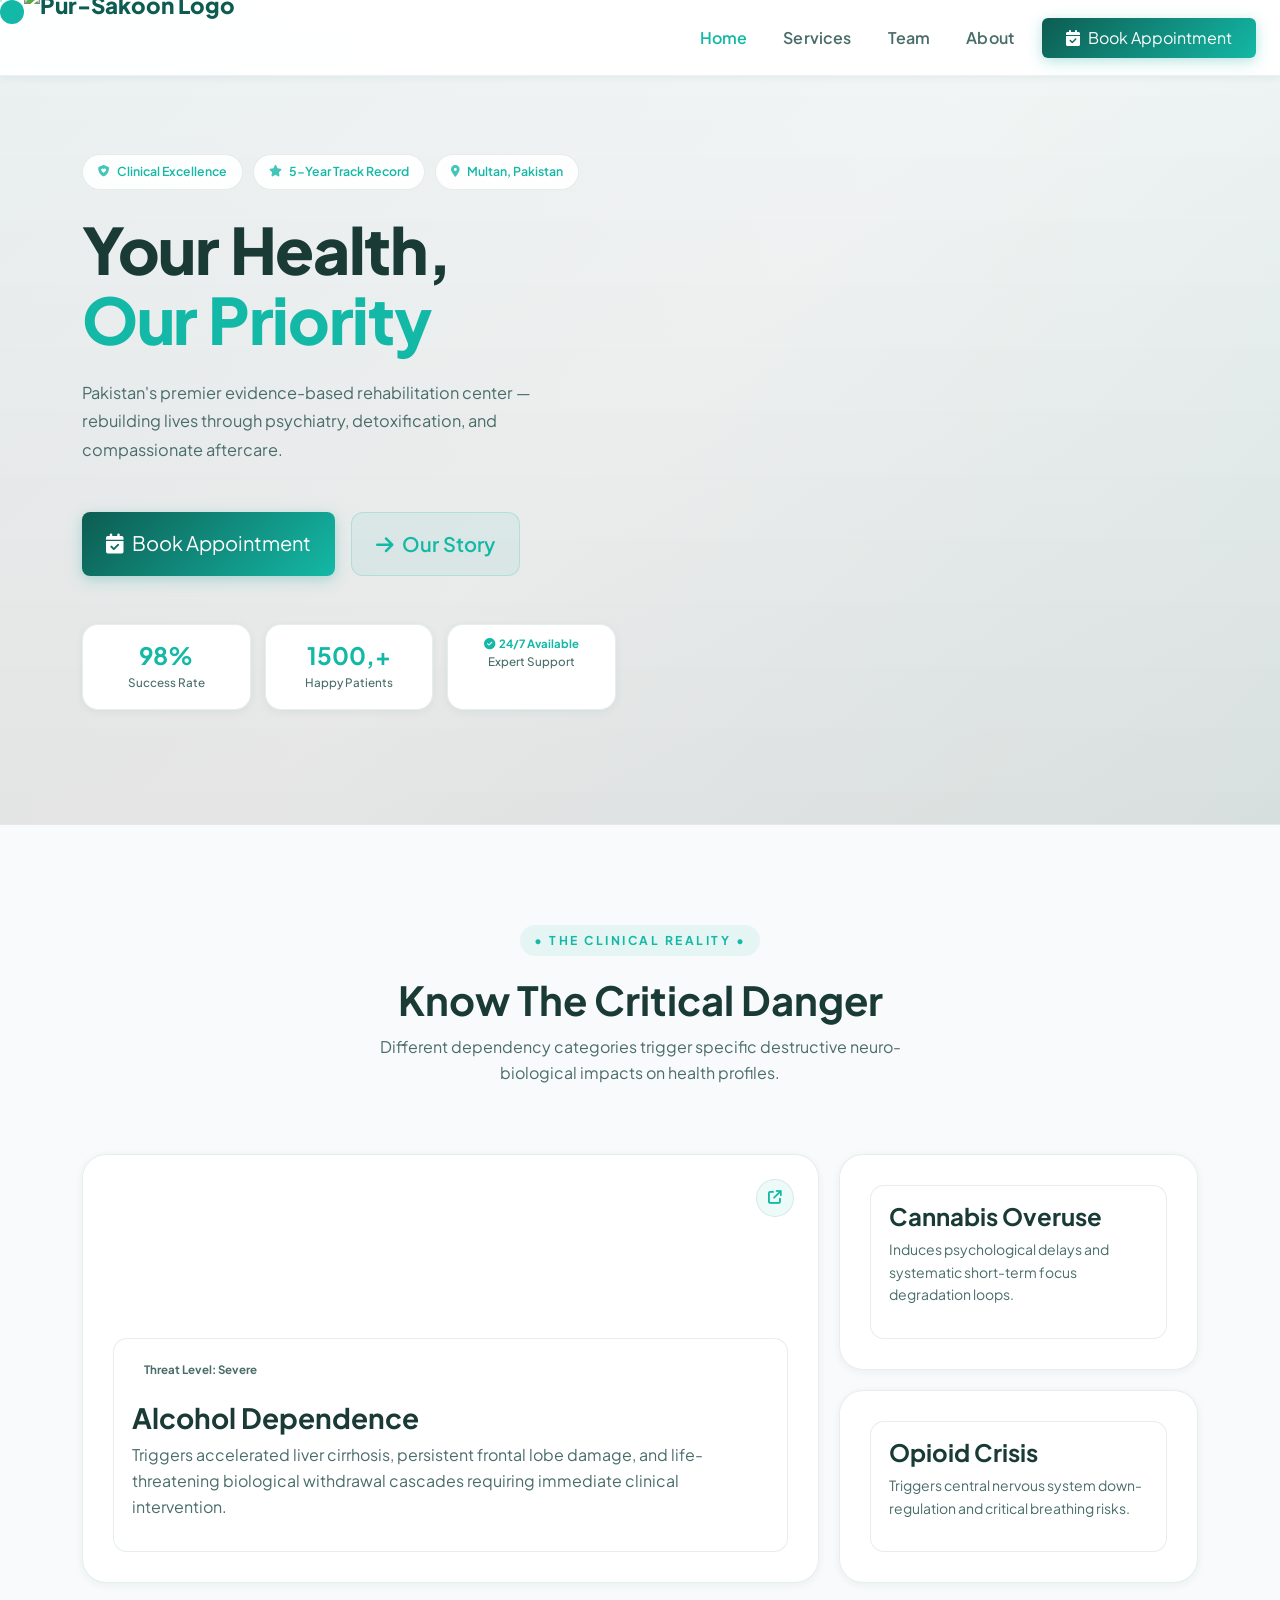
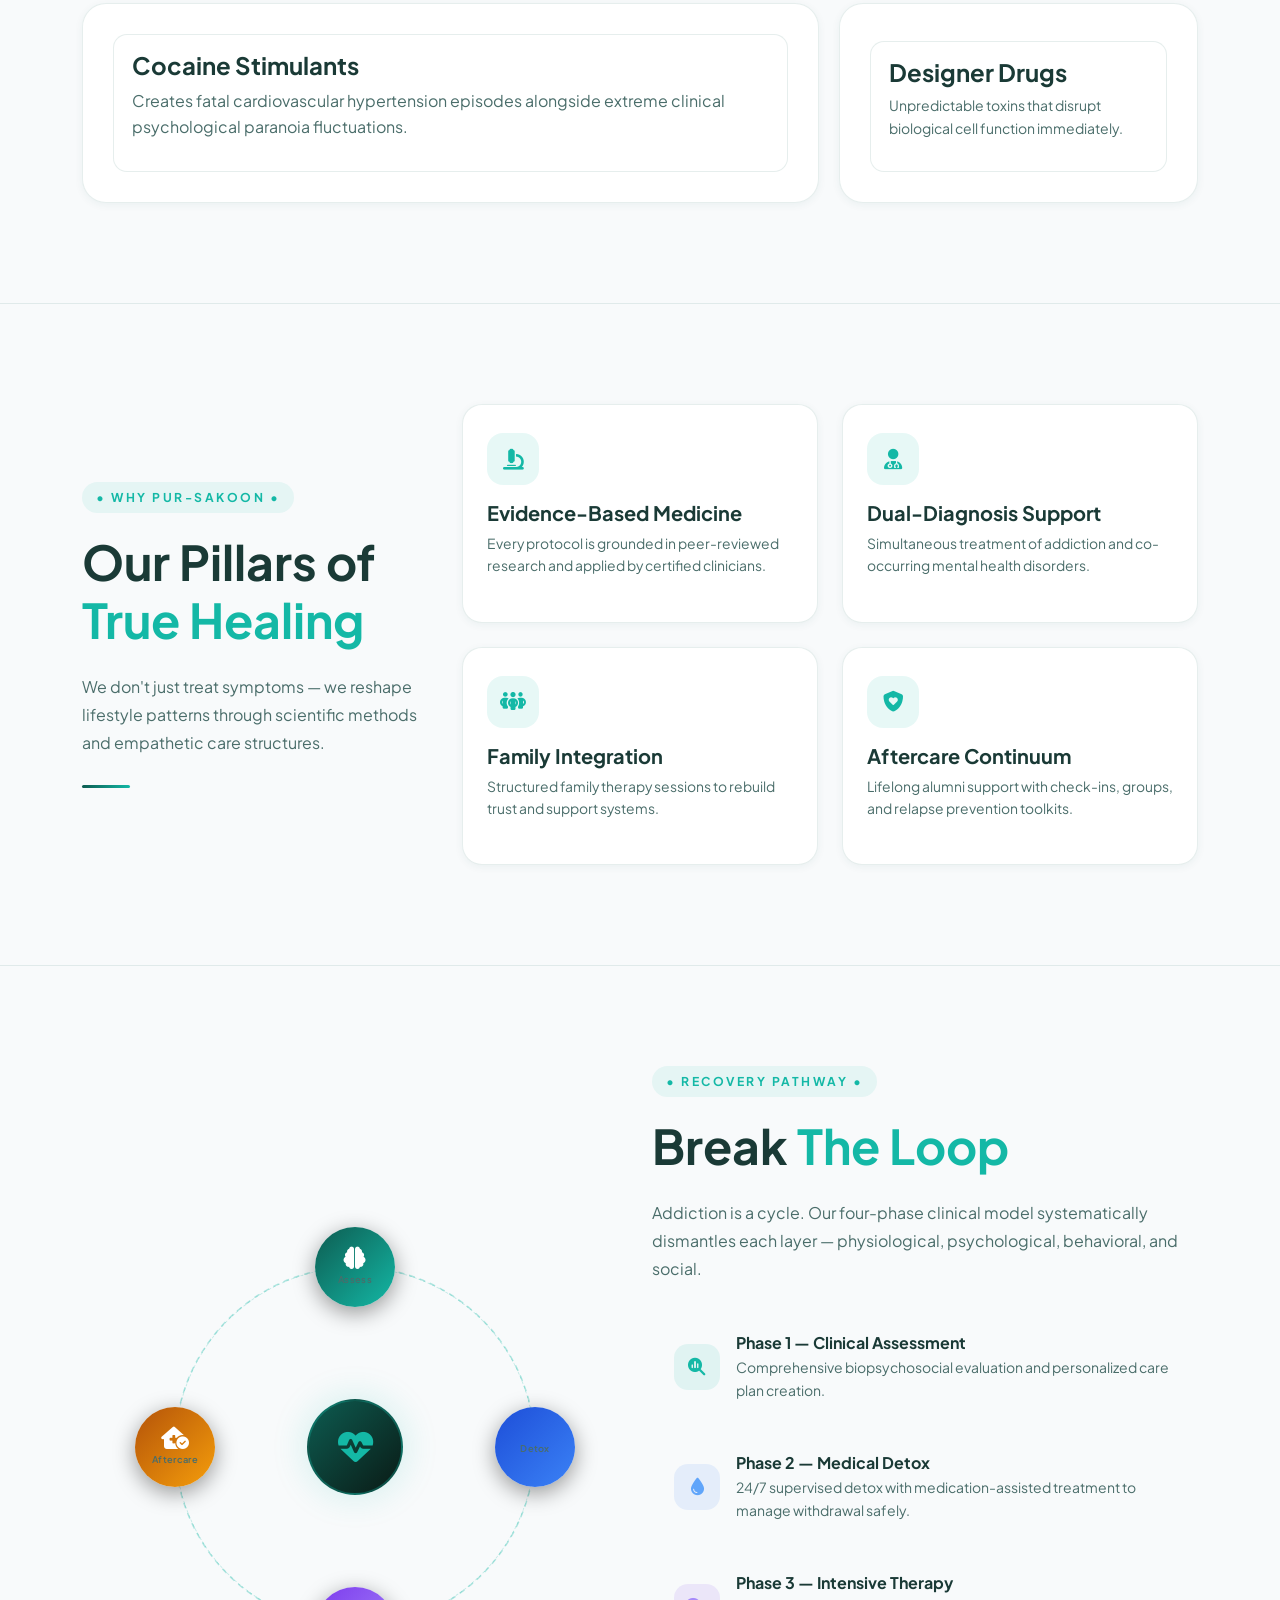
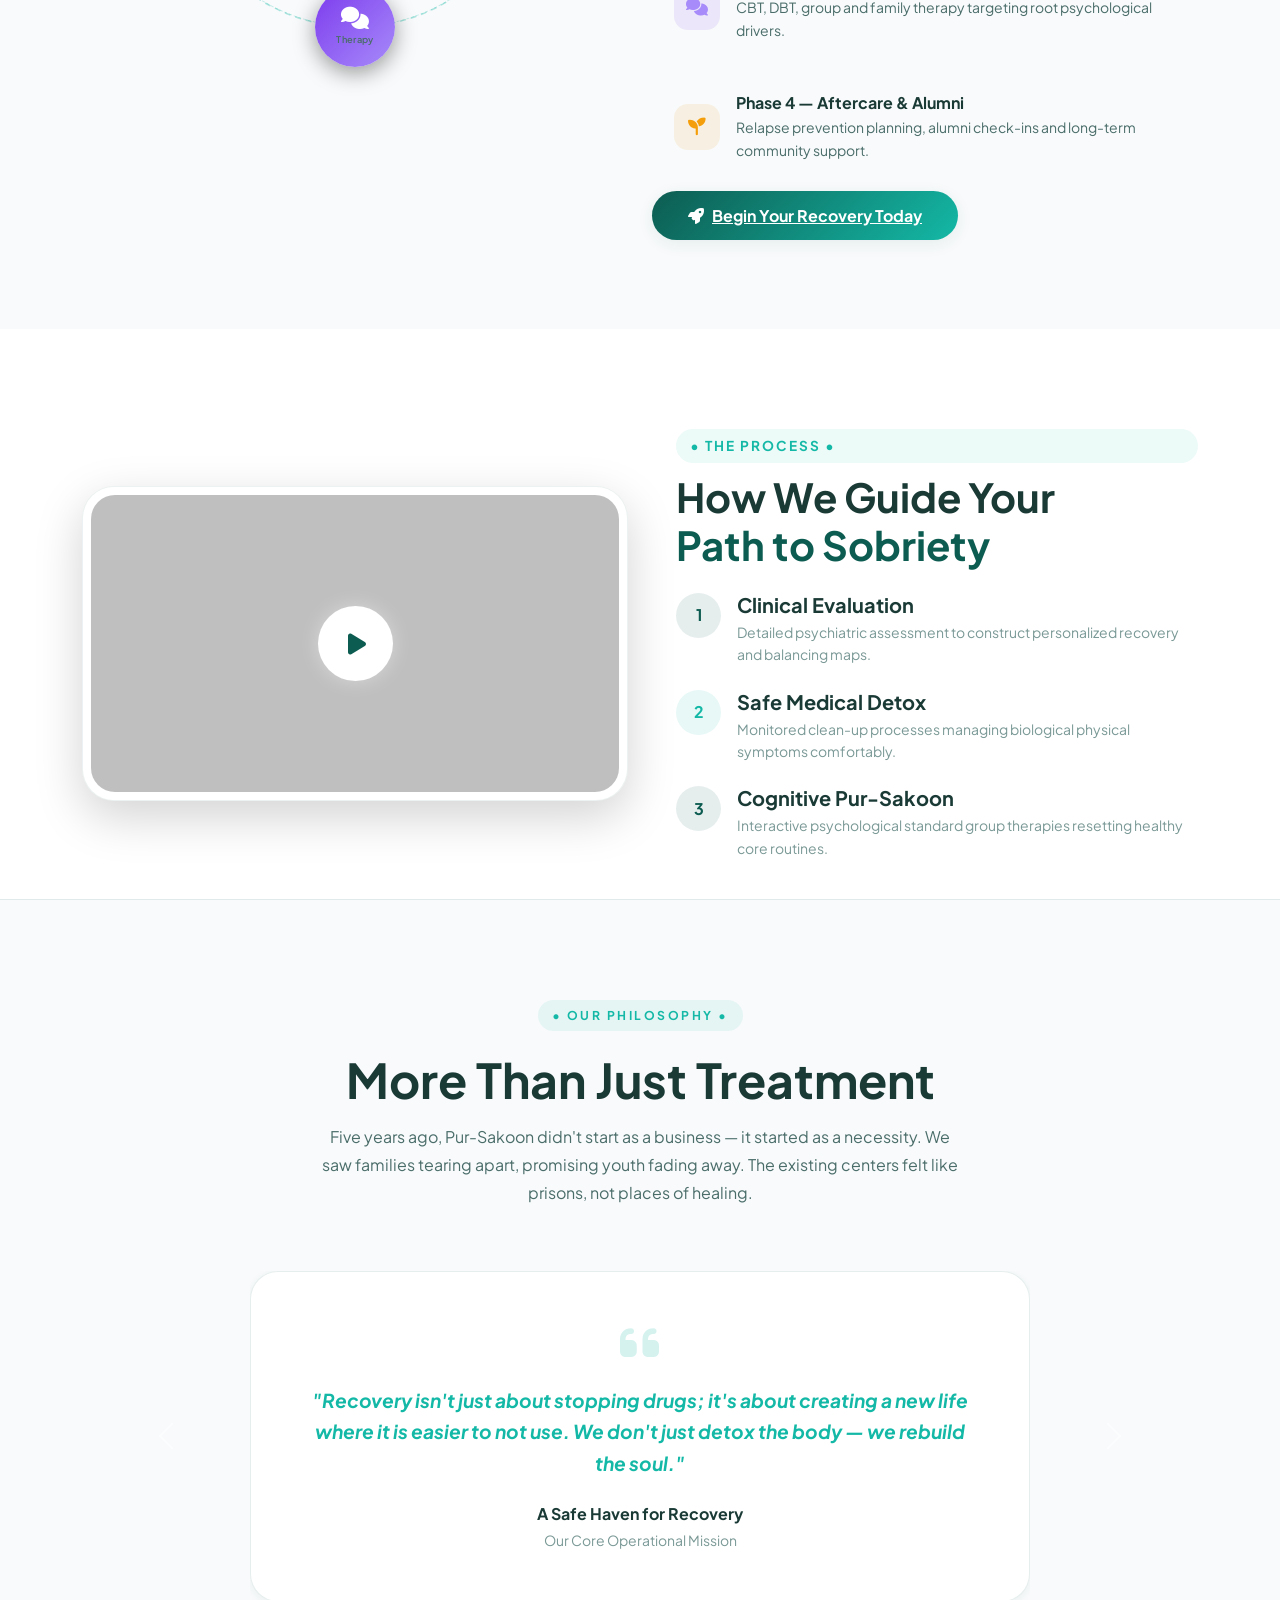
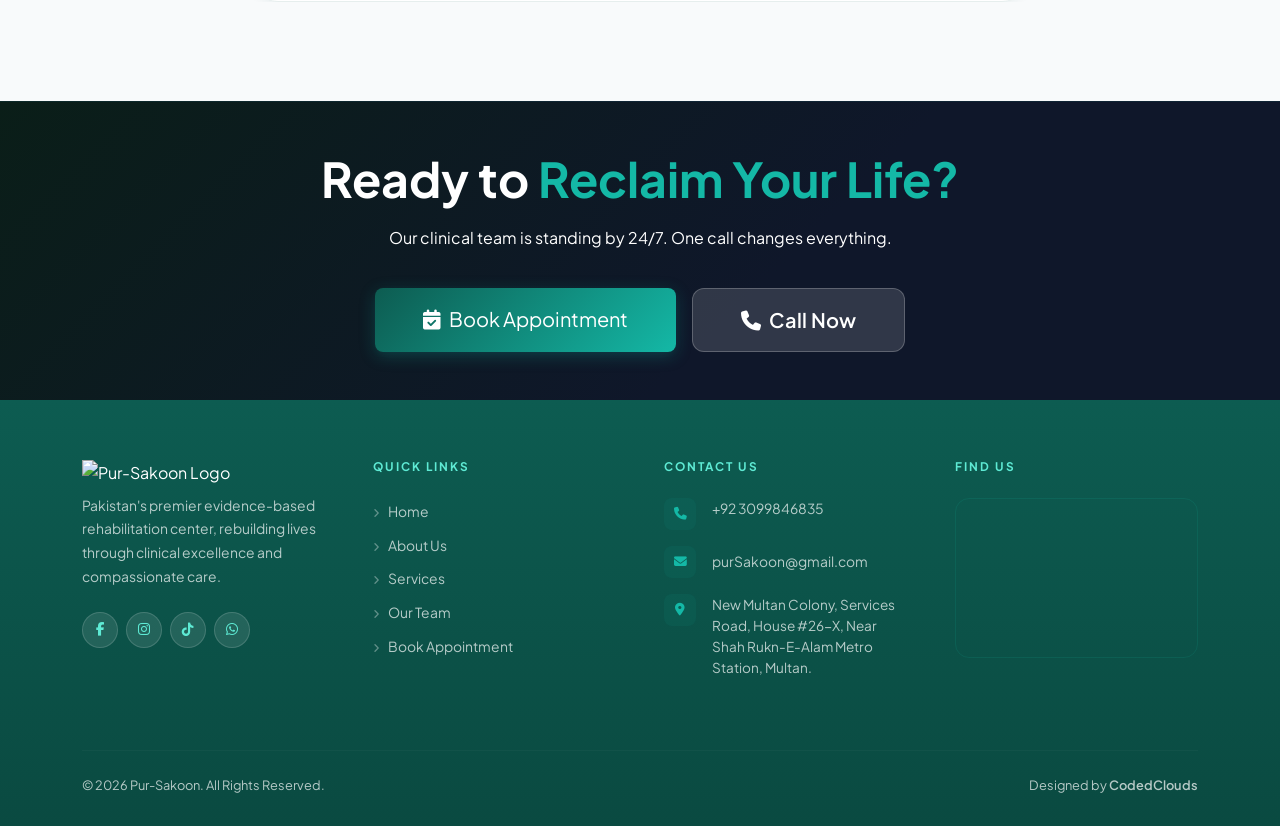
==== index.html @ 34637807 "Add files via upload" ====
<!DOCTYPE html>
<html lang="en">
<head>
  <meta charset="UTF-8">
  <meta name="viewport" content="width=device-width, initial-scale=1.0">
  <title>Pur-Sakoon — Premier Rehabilitation Center</title>
  <link rel="icon" type="image/png" href="./images/logo (2).png">

  <!-- Fonts -->
  <link rel="preconnect" href="https://fonts.googleapis.com">
  <link href="https://fonts.googleapis.com/css2?family=Plus+Jakarta+Sans:wght@300;400;500;600;700;800&display=swap" rel="stylesheet">

  <!-- Libraries -->
  <link href="https://cdn.jsdelivr.net/npm/bootstrap@5.3.0/dist/css/bootstrap.min.css" rel="stylesheet">
  <link rel="stylesheet" href="https://cdnjs.cloudflare.com/ajax/libs/font-awesome/6.4.0/css/all.min.css">
  <link rel="stylesheet" href="https://cdnjs.cloudflare.com/ajax/libs/animate.css/4.1.1/animate.min.css">

  <!-- Core animation engine -->
  <link rel="stylesheet" href="animations.css">

  <!-- Clean Professional Light theme -->
  <link rel="stylesheet" href="theme.css">

  <style>
    :root {
      --primary-color:   #0d5c51;
      --secondary-color: #14b8a6;
    }

    /* Hero */
    .hero-section {
      padding: 110px 0 70px;
      min-height: calc(100vh - 76px);
      display: flex;
      align-items: center;
      position: relative;
      overflow: hidden;
    }
    .hero-video-wrapper {
      position: absolute;
      inset: 0;
      z-index: 1;
      overflow: hidden;
      width: 100%;
      height: 100%;
      /* Ensure video container maintains aspect ratio */
      display: flex;
      align-items: center;
      justify-content: center;
    }
.bg-video-layer {
  position: absolute;
  inset: 0;
  width: 100%;
  height: 100%;
  object-fit: cover;
  opacity: 0.75; /* Video ko zyada clear/light karne ke liye opacity barha di */
  filter: brightness(0.85) saturate(1.05); /* Brightness 0.65 se 0.85 kar di taake dark na lage */
  pointer-events: none;
}

/* Responsive video scaling for all screen sizes */
.bg-video-layer { 
  object-position: center center; 
  transform: scale(1); /* Removed 1.05 scale to prevent overflow */
  min-width: 100%;
  min-height: 100%;
}

.hero-video-fallback {
  position: absolute;
  inset: 0;
  /* Gradients ki opacity (last value) ko kam kar diya taake layer light ho jaye */
  background: linear-gradient(180deg, rgba(13,92,81,0.05), rgba(0,0,0,0.1)); 
  pointer-events: none;
}

.hero-section::before {
  content: '';
  position: absolute;
  top: -10%; right: -5%;
  width: 600px; height: 600px;
  border-radius: 50%;
  /* Radial gradient ki opacity 0.08 se 0.04 kar di */
  background: radial-gradient(circle, rgba(20,184,166,0.04) 0%, transparent 65%);
  pointer-events: none;
}

.hero-section::after {
  content: '';
  position: absolute;
  bottom: 0; left: -8%;
  width: 440px; height: 440px;
  border-radius: 50%;
  /* Radial gradient ki opacity 0.06 se 0.03 kar di */
  background: radial-gradient(circle, rgba(13,92,81,0.03) 0%, transparent 65%);
  pointer-events: none;
}    .hero-title {
      font-size: clamp(2.2rem, 5vw, 4.2rem);
      font-weight: 800;
      line-height: 1.1;
      letter-spacing: -0.02em;
    }
    .hero-title .accent { color: var(--secondary-color); }

    .hero-badges { display: flex; flex-wrap: wrap; gap: 10px; }
    .hero-badge {
      display: inline-flex; align-items: center; gap: 7px;
      padding: 7px 15px;
      border-radius: 999px;
      font-size: 0.77rem; font-weight: 600;
      transition: all 0.3s ease;
    }
    .hero-badge i { font-size: 0.72rem; opacity: 0.8; }

    /* Stat mini-cards */
    .stat-grid { display: grid; grid-template-columns: repeat(3, 1fr); gap: 14px; }
    .stat-card {
      border-radius: 16px;
      padding: 16px 14px;
      text-align: center;
      transition: border-color 0.3s ease, box-shadow 0.3s ease;
    }
    .stat-card h3 { font-size: 1.5rem; font-weight: 800; margin-bottom: 2px; }
    .stat-card p  { font-size: 0.73rem; margin: 0; font-weight: 500; }
    .stat-card.available { padding: 10px 14px; }
    .stat-card.available span {
      display: block; font-size: 0.71rem; font-weight: 700;
      color: var(--secondary-color);
    }

    /* Hero feature-box grid */
    .grid-display { display: grid; grid-template-columns: repeat(2,1fr); gap: 16px; }
    .feature-box {
      border-radius: 20px;
      padding: 22px 20px;
      position: relative;
      overflow: hidden;
    }
    .icon-circle {
      width: 46px; height: 46px; border-radius: 14px;
      display: flex; align-items: center; justify-content: center;
      font-size: 1.15rem; margin-bottom: 12px;
      transition: all 0.4s var(--spring);
    }
    .feature-box:hover .icon-circle { transform: scale(1.15) rotate(-8deg); }
    .feature-box h6 { font-size: 0.88rem; font-weight: 700; margin-bottom: 5px; }
    .feature-box p  { font-size: 0.77rem; margin: 0; line-height: 1.5; }

    /* Section shared */
    .section-tag {
      display: inline-block;
      font-size: 0.76rem; font-weight: 700;
      letter-spacing: 2.5px; text-transform: uppercase;
      margin-bottom: 12px;
    }

    /* Bento / Danger section */
    .danger-section { padding: 100px 0; border-top: 1px solid rgba(99,120,160,0.10); }
    .bento-container {
      display: grid;
      grid-template-columns: repeat(3,1fr);
      gap: 20px;
      margin-top: 52px;
      align-items: stretch;
    }
    .bento-card {
    border-radius: 24px;
    height: 100%;   /* Sab cards ki same height */
    overflow: hidden;
    display: flex;
    flex-direction: column;
    justify-content: flex-end;
    padding: 30px;
    cursor: default;
    transition: transform 0.5s var(--spring),
                border-color 0.35s ease,
                box-shadow 0.5s ease;
}
    .span-2 { grid-column: span 2; }
    .row-2  { grid-row: span 2; }
    .bento-img-bg {
      position: absolute; inset: 0;
      background-size: cover; background-position: center;
      opacity: 0.20; mix-blend-mode: luminosity;
      transition: opacity 0.6s ease, transform 0.6s ease;
      z-index: 1;
    }
    .bento-card:hover .bento-img-bg { opacity: 0.32; transform: scale(1.05); }
    .bento-content {
      position: relative; z-index: 2;
      border-radius: 14px;
      padding: 16px 18px;
    }
    .bento-arrow-icon {
      position: absolute; top: 24px; right: 24px;
      width: 38px; height: 38px; border-radius: 50%;
      display: flex; align-items: center; justify-content: center;
      font-size: 0.85rem; z-index: 3;
      transition: all 0.4s var(--spring);
    }
    .bento-card:hover .bento-arrow-icon { transform: rotate(45deg) scale(1.1); }
    .badge-danger-soft {
      display: inline-block;
      padding: 5px 12px; border-radius: 999px;
      font-size: 0.72rem; font-weight: 700;
    }

    /* Pillars */
    .pillars-section { padding: 100px 0; }
    .pillar-card { border-radius: 20px; padding: 28px 24px; }
    .pillar-icon {
      width: 52px; height: 52px; border-radius: 16px;
      display: flex; align-items: center; justify-content: center;
      font-size: 1.3rem; margin-bottom: 16px;
      transition: all 0.4s var(--spring);
    }
    .pillar-card:hover .pillar-icon { transform: scale(1.15) rotate(-8deg); }

    /* Recovery Loop Section */
    .addiction-loop-section { padding: 100px 0; position: relative; overflow: hidden; }
    .orbit-wrapper { position: relative; width: 480px; height: 480px; margin: 0 auto; }
    .orbit-ring {
      position: absolute; top: 50%; left: 50%;
      transform: translate(-50%,-50%);
      width: 360px; height: 360px; border-radius: 50%;
      border: 1.5px dashed rgba(20,184,166,0.22);
      pointer-events: none; z-index: 1;
    }
    .orbit-track {
      position: absolute; top: 50%; left: 50%;
      width: 360px; height: 360px;
      margin-left: -180px; margin-top: -180px;
      border-radius: 50%; z-index: 4;
    }
    .orbit-node {
      position: absolute;
      width: 80px; height: 80px; border-radius: 50%;
      display: flex; flex-direction: column; align-items: center; justify-content: center;
      font-size: 1.4rem; color: #fff; font-weight: 700;
      cursor: pointer; text-decoration: none;
      box-shadow: 0 6px 22px rgba(0,0,0,0.40);
      transition: box-shadow 0.3s ease;
    }
    .orbit-node:hover { box-shadow: 0 10px 34px rgba(20,184,166,0.55); }
    .node-label { font-size: 0.58rem; letter-spacing: 0.3px; margin-top: 3px; font-weight: 600; }
    .node-1 { top: -40px; left: 140px; background: linear-gradient(135deg,#0d5c51,#14b8a6); }
    .node-2 { top: 140px; left: 320px; background: linear-gradient(135deg,#1d4ed8,#3b82f6); }
    .node-3 { top: 320px; left: 140px; background: linear-gradient(135deg,#7c3aed,#a78bfa); }
    .node-4 { top: 140px; left: -40px; background: linear-gradient(135deg,#b45309,#f59e0b); }
    .orbit-center {
      position: absolute; top: 50%; left: 50%;
      transform: translate(-50%,-50%);
      width: 96px; height: 96px; border-radius: 50%;
      background: linear-gradient(135deg,#0d5c51,#0a1a15);
      border: 2px solid rgba(20,184,166,0.32);
      display: flex; align-items: center; justify-content: center;
      font-size: 2.2rem; color: var(--secondary-color);
      box-shadow: 0 0 36px rgba(20,184,166,0.18);
      z-index: 5;
    }
    .orbit-arrows {
      position: absolute; top: 50%; left: 50%;
      width: 360px; height: 360px;
      margin-left: -180px; margin-top: -180px;
      z-index: 2; pointer-events: none;
    }
    .arrow-path {
      fill: none; stroke: rgba(20,184,166,0.32);
      stroke-width: 1.5; stroke-dasharray: 6 5;
    }

    .loop-step-card {
      border-radius: 16px; padding: 18px 22px;
      display: flex; align-items: center; gap: 16px;
      transition: all 0.35s var(--spring);
    }
    .loop-step-icon {
      width: 46px; height: 46px; border-radius: 14px;
      display: flex; align-items: center; justify-content: center;
      font-size: 1.1rem; flex-shrink: 0;
    }
    .loop-break-btn {
      border: none; border-radius: 50px;
      padding: 14px 36px; font-weight: 700; font-size: 1rem;
      color: #fff; cursor: pointer;
    }

    /* Testimonials */
    .testimonials-section { padding: 100px 0; }
    .testimonial-wrapper { border-radius: 28px; }
    .carousel-indicators { display: none; }

    /* Modalities */
    .modalities-section { padding: 100px 0; }
    .modality-box {
      border-radius: 20px; padding: 28px 24px;
    }
    .modality-icon-circle {
      width: 54px; height: 54px; border-radius: 18px;
      display: flex; align-items: center; justify-content: center;
      font-size: 1.35rem; margin-bottom: 16px;
      transition: all 0.4s var(--spring);
    }
    .modality-box:hover .modality-icon-circle { transform: rotate(12deg) scale(1.15); }

    /* CTA Strip */
    .cta-strip {
      padding: 80px 0;
      background: linear-gradient(135deg, #0a1e18 0%, #0f172a 60%) !important;
      border-top: 1px solid rgba(20,184,166,0.08);
    }

    /* Footer */
    footer { padding: 80px 0 40px; }

    /* Scroll Reveal */
    [data-animate] { opacity: 0; visibility: hidden; will-change: transform, opacity; }

    /* Page Load */
    body { animation: ps-page-enter 0.55s var(--ease-out, ease) both; }

    /* Extra large screens optimization */
    @media (min-width: 1600px) {
      .bg-video-layer {
        transform: scale(1.02); /* Slight scale for ultra-wide screens only */
      }
    }
    
    /* Responsive */
    @media (max-width: 1199px) {
      .orbit-wrapper { width: 420px; height: 420px; }
      .orbit-ring    { width: 310px; height: 310px; }
      .orbit-track   { width: 310px; height: 310px; margin-left: -155px; margin-top: -155px; }
      .node-1 { top: -40px; left: 115px; }
      .node-2 { top: 115px; left: 270px; }
      .node-3 { top: 270px; left: 115px; }
      .node-4 { top: 115px; left: -40px; }
      .orbit-arrows { width: 310px; height: 310px; margin-left: -155px; margin-top: -155px; }
    }
    @media (max-width: 991px) {
      .hero-section { padding-top: 100px; min-height: 60vh; }
      .grid-display { grid-template-columns: 1fr; }
      .bento-container { grid-template-columns: 1fr; }
      .span-2, .row-2 { grid-column: span 1; grid-row: span 1; }
      .orbit-wrapper { width: 320px; height: 320px; }
      .orbit-ring    { width: 240px; height: 240px; }
      .orbit-track   { width: 240px; height: 240px; margin-left: -120px; margin-top: -120px; }
      .node-1 { top: -38px; left: 80px; }
      .node-2 { top: 80px; left: 200px; }
      .node-3 { top: 200px; left: 80px; }
      .node-4 { top: 80px; left: -38px; }
      .orbit-center { width: 78px; height: 78px; font-size: 1.75rem; }
      .orbit-arrows { width: 240px; height: 240px; margin-left: -120px; margin-top: -120px; }
      .orbit-node { width: 72px; height: 72px; font-size: 1.25rem; }
      .stat-grid { grid-template-columns: repeat(2,1fr); }
      /* Make video properly responsive on tablet */
      .bg-video-layer { transform: scale(1); object-position: center 35%; max-width: 100%; max-height: 100%; }
      .danger-section,.pillars-section,.addiction-loop-section,
      .testimonials-section,.modalities-section { padding: 70px 0; }
    }
    @media (max-width: 767px) {
      .hero-section { padding-top: 90px; min-height: 50vh; }
      .hero-title { font-size: 2rem; }
      .orbit-wrapper { width: 270px; height: 270px; }
      .orbit-ring    { width: 200px; height: 200px; }
      .orbit-track   { width: 200px; height: 200px; margin-left: -100px; margin-top: -100px; }
      .node-1 { top: -36px; left: 60px; }
      .node-2 { top: 60px; left: 164px; }
      .node-3 { top: 164px; left: 60px; }
      .node-4 { top: 60px; left: -36px; }
      .orbit-center { width: 66px; height: 66px; font-size: 1.5rem; }
      .orbit-arrows { width: 200px; height: 200px; margin-left: -100px; margin-top: -100px; }
      .orbit-node { width: 62px; height: 62px; font-size: 1.05rem; }
      /* Mobile: ensure video framing shows important content and not over-zoomed */
      .bg-video-layer { transform: scale(1); object-position: center 25%; max-width: 100%; max-height: 100%; }
    }
    @media (max-width: 575px) {
      .stat-grid { grid-template-columns: repeat(2,1fr); }
      .hero-badges .hero-badge { font-size: 0.72rem; padding: 6px 12px; }
      .bento-card { padding: 22px; }
      .danger-section,.pillars-section,.addiction-loop-section,
      .testimonials-section,.modalities-section { padding: 56px 0; }
    }@media (max-width: 768px){
  .bg-video-layer{
    width: auto;
    height: 100%;
    min-width: 100%;
  }
}
  </style>
</head>
<body>

<!-- NAVBAR -->
<nav class="navbar navbar-expand-lg fixed-top py-0 animate__animated animate__slideInDown" style="height:76px;">
  <div class="container-fluid px-3 px-lg-4 d-flex align-items-center justify-content-between" style="height:100%;">
    <a class="navbar-brand p-0 m-0 d-flex align-items-center" href="index.html" style="height:100%;">
      <img src="./images/logo (2).png" alt="Pur-Sakoon Logo" style="height:100px;width:auto;object-fit:contain;">
    </a>

    <button class="navbar-toggler border-0" type="button" data-bs-toggle="collapse" data-bs-target="#navbarNav" aria-label="Toggle navigation">
      <span class="navbar-toggler-icon"></span>
    </button>

    <div class="collapse navbar-collapse justify-content-end custom-nav-menu p-3 p-lg-0" id="navbarNav">
      <ul class="navbar-nav align-items-center gap-1 py-2">
        <li class="nav-item"><a class="nav-link fw-semibold px-3 active" href="index.html">Home</a></li>
        <li class="nav-item"><a class="nav-link fw-semibold px-3" href="services.html">Services</a></li>
        <li class="nav-item"><a class="nav-link fw-semibold px-3" href="team.html">Team</a></li>
        <li class="nav-item"><a class="nav-link fw-semibold px-3" href="about.html">About</a></li>
        <li class="nav-item ms-lg-2">
          <a class="btn btn-custom px-4 py-2 btn-animate-pulse-primary" href="book.html">
            <i class="fa-solid fa-calendar-check me-2"></i>Book Appointment
          </a>
        </li>
      </ul>
    </div>
  </div>
</nav>

<!-- HERO -->
<section class="hero-section">
  <!-- Video BG with fallback -->
  <div class="hero-video-wrapper">
    <!-- Critical: All inline attributes required for mobile playback -->
    <video autoplay loop muted playsinline webkit-playsinline preload="auto" class="bg-video-layer" aria-hidden="true">
      <source src="https://res.cloudinary.com/k1o9wbqo/video/upload/v1783240431/video_ukrjcp.mp4">
    </video>
    <!-- Fallback background for low-power mode devices -->
    <div class="hero-video-fallback"></div>
  </div>

  <div class="container position-relative" style="z-index:2;">
    <div class="row align-items-center g-5">

      <!-- Left column: Content -->
      <div class="col-lg-6 animate__animated animate__fadeInUp">
        <div class="hero-badges mb-4">
          <span class="hero-badge"><i class="fa-solid fa-shield-heart"></i>Clinical Excellence</span>
          <span class="hero-badge"><i class="fa-solid fa-star"></i>5-Year Track Record</span>
          <span class="hero-badge"><i class="fa-solid fa-location-dot"></i>Multan, Pakistan</span>
        </div>

        <h1 class="hero-title mb-4 text-center text-lg-start">
          Your Health,<br>
          <span class="accent">Our Priority</span>
        </h1>

        <p class="mb-5 text-center text-lg-start" style="font-size:1.02rem;line-height:1.75;max-width:500px;">
          Pakistan's premier evidence-based rehabilitation center — rebuilding lives through psychiatry, detoxification, and compassionate aftercare.
        </p>

        <div class="d-flex gap-3 flex-wrap mb-5 justify-content-center justify-content-lg-start">
          <a href="book.html" class="btn btn-custom btn-lg px-4 py-3 btn-animate-pulse-primary btn-hover-bounce">
            <i class="fa-solid fa-calendar-check me-2"></i>Book Appointment
          </a>
          <a href="about.html" class="btn btn-lg px-4 py-3" style="background:rgba(20,184,166,0.07);color:#14b8a6;border:1px solid rgba(20,184,166,0.20);border-radius:12px;font-weight:600;transition:all 0.3s ease;">
            <i class="fa-solid fa-arrow-right me-2"></i>Our Story
          </a>
        </div>

        <div class="stat-grid">
          <div class="stat-card">
            <h3 class="fw-bold mb-1">98%</h3>
            <p>Success Rate</p>
          </div>
          <div class="stat-card">
            <h3 class="fw-bold mb-1">1,500+</h3>
            <p>Happy Patients</p>
          </div>
          <div class="stat-card available">
            <span><i class="fa-solid fa-circle-check me-1"></i>24/7 Available</span>
            <p>Expert Support</p>
          </div>
        </div>
      </div>

    </div>
  </div>
</section>

<!-- BENTO — CLINICAL REALITY -->
<section class="danger-section">
  <div class="container">
    <div class="row justify-content-center text-center mb-2">
      <div class="col-lg-6" data-animate="animate__fadeIn">
        <span class="section-tag">• The Clinical Reality •</span>
        <h2 class="display-6 fw-bold mt-2">Know The Critical Danger</h2>
        <p style="margin-top:10px;">Different dependency categories trigger specific destructive neuro-biological impacts on health profiles.</p>
      </div>
    </div>

    <div class="bento-container stagger-children">
      <div class="bento-card span-2 row-2 scroll-reveal">
        <div class="bento-img-bg" style="background-image:url('https://images.unsplash.com/photo-1514362545857-3bc16c4c7d1b?auto=format&fit=crop&w=800&q=80');"></div>
        <div class="bento-arrow-icon"><i class="fa-solid fa-arrow-up-right-from-square"></i></div>
        <div class="bento-content">
          <span class="badge-danger-soft mb-3">Threat Level: Severe</span>
          <h3 class="fw-bold">Alcohol Dependence</h3>
          <p>Triggers accelerated liver cirrhosis, persistent frontal lobe damage, and life-threatening biological withdrawal cascades requiring immediate clinical intervention.</p>
        </div>
      </div>

      <div class="bento-card scroll-reveal">
        <div class="bento-img-bg" style="background-image:url('https://images.unsplash.com/photo-1603909223429-69bb7101f420?auto=format&fit=crop&w=400&q=80');"></div>
        <div class="bento-content">
          <h4 class="fw-bold">Cannabis Overuse</h4>
          <p class="small">Induces psychological delays and systematic short-term focus degradation loops.</p>
        </div>
      </div>

      <div class="bento-card scroll-reveal">
        <div class="bento-img-bg" style="background-image:url('https://images.unsplash.com/photo-1584308666744-24d5c474f2ae?auto=format&fit=crop&w=400&q=80');"></div>
        <div class="bento-content">
          <h4 class="fw-bold">Opioid Crisis</h4>
          <p class="small">Triggers central nervous system down-regulation and critical breathing risks.</p>
        </div>
      </div>

      <div class="bento-card span-2 scroll-reveal">
        <div class="bento-img-bg" style="background-image:url('https://images.unsplash.com/photo-1508847154043-be12a62861c1?auto=format&fit=crop&w=800&q=80');"></div>
        <div class="bento-content">
          <h4 class="fw-bold">Cocaine Stimulants</h4>
          <p>Creates fatal cardiovascular hypertension episodes alongside extreme clinical psychological paranoia fluctuations.</p>
        </div>
      </div>

      <div class="bento-card scroll-reveal">
        <div class="bento-img-bg" style="background-image:url('https://images.unsplash.com/photo-1618005182384-a83a8bd57fbe?auto=format&fit=crop&w=400&q=80');"></div>
        <div class="bento-content">
          <h4 class="fw-bold">Designer Drugs</h4>
          <p class="small">Unpredictable toxins that disrupt biological cell function immediately.</p>
        </div>
      </div>
    </div>
  </div>
</section>

<!-- PILLARS -->
<section class="pillars-section">
  <div class="container">
    <div class="row align-items-center gy-5">
      <div class="col-lg-4" data-animate="animate__fadeInUp">
        <span class="section-tag">• Why Pur-Sakoon •</span>
        <h2 class="display-5 fw-bold mt-2 mb-4">Our Pillars of <span style="color:var(--secondary-color);">True Healing</span></h2>
        <p style="line-height:1.75;">We don't just treat symptoms — we reshape lifestyle patterns through scientific methods and empathetic care structures.</p>
        <div style="width:48px;height:3px;background:linear-gradient(90deg,var(--primary-color),var(--secondary-color));border-radius:2px;margin-top:28px;"></div>
      </div>

      <div class="col-lg-8">
        <div class="row g-4 stagger-children">
          <div class="col-md-6 scroll-reveal">
            <div class="pillar-card">
              <div class="pillar-icon" style="background:rgba(20,184,166,0.10);color:var(--secondary-color);"><i class="fa-solid fa-microscope"></i></div>
              <h5 class="fw-bold mb-2">Evidence-Based Medicine</h5>
              <p style="font-size:0.87rem;line-height:1.6;">Every protocol is grounded in peer-reviewed research and applied by certified clinicians.</p>
            </div>
          </div>
          <div class="col-md-6 scroll-reveal">
            <div class="pillar-card">
              <div class="pillar-icon" style="background:rgba(20,184,166,0.10);color:var(--secondary-color);"><i class="fa-solid fa-user-doctor"></i></div>
              <h5 class="fw-bold mb-2">Dual-Diagnosis Support</h5>
              <p style="font-size:0.87rem;line-height:1.6;">Simultaneous treatment of addiction and co-occurring mental health disorders.</p>
            </div>
          </div>
          <div class="col-md-6 scroll-reveal">
            <div class="pillar-card">
              <div class="pillar-icon" style="background:rgba(20,184,166,0.10);color:var(--secondary-color);"><i class="fa-solid fa-people-group"></i></div>
              <h5 class="fw-bold mb-2">Family Integration</h5>
              <p style="font-size:0.87rem;line-height:1.6;">Structured family therapy sessions to rebuild trust and support systems.</p>
            </div>
          </div>
          <div class="col-md-6 scroll-reveal">
            <div class="pillar-card">
              <div class="pillar-icon" style="background:rgba(20,184,166,0.10);color:var(--secondary-color);"><i class="fa-solid fa-shield-heart"></i></div>
              <h5 class="fw-bold mb-2">Aftercare Continuum</h5>
              <p style="font-size:0.87rem;line-height:1.6;">Lifelong alumni support with check-ins, groups, and relapse prevention toolkits.</p>
            </div>
          </div>
        </div>
      </div>
    </div>
  </div>
</section>

<!-- RECOVERY LOOP -->
<section class="addiction-loop-section">
  <!-- Particle drift elements -->
  <div class="ps-particle" style="top:18%;left:6%;width:8px;height:8px;animation-duration:9s;animation-delay:0s;"></div>
  <div class="ps-particle" style="top:62%;left:82%;width:5px;height:5px;animation-duration:12s;animation-delay:3s;"></div>
  <div class="ps-particle" style="top:40%;left:92%;width:6px;height:6px;animation-duration:7s;animation-delay:1.5s;"></div>
  <div class="ps-particle" style="top:75%;left:12%;width:4px;height:4px;animation-duration:10s;animation-delay:5s;"></div>
  <div class="ps-particle" style="top:25%;left:50%;width:5px;height:5px;animation-duration:8s;animation-delay:2s;"></div>

  <div class="container position-relative" style="z-index:1;">
    <div class="row align-items-center gy-5">

      <!-- Orbit visual -->
      <div class="col-lg-6 d-flex justify-content-center order-2 order-lg-1" data-animate="animate__zoomIn">
        <div class="orbit-wrapper">
          <div class="orbit-ring"></div>
          <div class="orbit-arrows">
            <svg viewBox="0 0 360 360" xmlns="http://www.w3.org/2000/svg">
              <path class="arrow-path" d="M 180 0   A 180 180 0 0 1 360 180" marker-end="url(#ah2)"/>
              <path class="arrow-path" d="M 360 180 A 180 180 0 0 1 180 360" marker-end="url(#ah2)"/>
              <path class="arrow-path" d="M 180 360 A 180 180 0 0 1 0 180" marker-end="url(#ah2)"/>
              <path class="arrow-path" d="M 0 180   A 180 180 0 0 1 180 0" marker-end="url(#ah2)"/>
              <defs>
                <marker id="ah2" markerWidth="6" markerHeight="6" refX="3" refY="3" orient="auto">
                  <path d="M0,0 L0,6 L6,3 z" fill="rgba(20,184,166,0.65)"/>
                </marker>
              </defs>
            </svg>
          </div>
          <div class="orbit-track">
            <div class="orbit-node node-1"><i class="fa-solid fa-brain"></i><span class="node-label">Assess</span></div>
            <div class="orbit-node node-2"><i class="fa-solid fa-vial-medical"></i><span class="node-label">Detox</span></div>
            <div class="orbit-node node-3"><i class="fa-solid fa-comments"></i><span class="node-label">Therapy</span></div>
            <div class="orbit-node node-4"><i class="fa-solid fa-house-medical-circle-check"></i><span class="node-label">Aftercare</span></div>
          </div>
          <div class="orbit-center"><i class="fa-solid fa-heart-pulse"></i></div>
        </div>
      </div>

      <!-- Step cards -->
      <div class="col-lg-6 order-1 order-lg-2" data-animate="animate__fadeInRight">
        <span class="section-tag">• Recovery Pathway •</span>
        <h2 class="display-5 fw-bold mt-2 mb-4">Break <span style="color:var(--secondary-color);">The Loop</span></h2>
        <p style="margin-bottom:32px;line-height:1.75;">Addiction is a cycle. Our four-phase clinical model systematically dismantles each layer — physiological, psychological, behavioral, and social.</p>

        <div class="d-flex flex-column gap-3 mb-4">
          <div class="loop-step-card">
            <div class="loop-step-icon" style="background:rgba(20,184,166,0.10);color:var(--secondary-color);"><i class="fa-solid fa-magnifying-glass-chart"></i></div>
            <div>
              <h6 class="fw-bold mb-1" style="color:#e2e8f0;">Phase 1 — Clinical Assessment</h6>
              <p class="small mb-0">Comprehensive biopsychosocial evaluation and personalized care plan creation.</p>
            </div>
          </div>
          <div class="loop-step-card">
            <div class="loop-step-icon" style="background:rgba(59,130,246,0.10);color:#60a5fa;"><i class="fa-solid fa-droplet"></i></div>
            <div>
              <h6 class="fw-bold mb-1" style="color:#e2e8f0;">Phase 2 — Medical Detox</h6>
              <p class="small mb-0">24/7 supervised detox with medication-assisted treatment to manage withdrawal safely.</p>
            </div>
          </div>
          <div class="loop-step-card">
            <div class="loop-step-icon" style="background:rgba(124,58,237,0.10);color:#a78bfa;"><i class="fa-solid fa-comments"></i></div>
            <div>
              <h6 class="fw-bold mb-1" style="color:#e2e8f0;">Phase 3 — Intensive Therapy</h6>
              <p class="small mb-0">CBT, DBT, group and family therapy targeting root psychological drivers.</p>
            </div>
          </div>
          <div class="loop-step-card">
            <div class="loop-step-icon" style="background:rgba(245,158,11,0.10);color:#f59e0b;"><i class="fa-solid fa-seedling"></i></div>
            <div>
              <h6 class="fw-bold mb-1" style="color:#e2e8f0;">Phase 4 — Aftercare & Alumni</h6>
              <p class="small mb-0">Relapse prevention planning, alumni check-ins and long-term community support.</p>
            </div>
          </div>
        </div>

        <a href="book.html" class="loop-break-btn btn-animate-glow">
          <i class="fa-solid fa-rocket me-2"></i>Begin Your Recovery Today
        </a>
      </div>
    </div>
  </div>
</section>
<section class="journey-video-section py-5" style="background-color: #ffffff; padding-top: 100px !important; padding-bottom: 40px !important;">
    <div class="container">
        <div class="row align-items-center gy-5">
            
            <div class="col-lg-6" data-animate="animate__zoomIn">
                <div class="video-wrapper position-relative p-2 shadow-lg" style="background: #ffffff; border-radius: 32px; border: 1px solid rgba(13, 92, 81, 0.08);">
                    <div class="ratio ratio-16x9 overflow-hidden position-relative" style="border-radius: 24px;">
                        
                        <video id="purSakoonVideo" src="https://res.cloudinary.com/k1o9wbqo/video/upload/v1783240561/VDO_n3jxfx.mp4" style="width: 100%; height: 100%; object-fit: cover;"></video>
                        
                        <div id="videoOverlay" class="position-absolute top-0 start-0 w-100 height-100 d-flex align-items-center justify-content-center" style="background: rgba(0, 0, 0, 0.25); cursor: pointer; transition: all 0.4s ease; width: 100%; height: 100%; z-index: 3;">
                            
                            <div class="play-btn-ripple d-flex align-items-center justify-content-center" style="width: 75px; height: 75px; background: #ffffff; color: var(--primary-color, #0d5c51); border-radius: 50%; box-shadow: 0 0 20px rgba(255,255,255,0.4); transition: transform 0.3s ease;">
                                <i class="fa-solid fa-play fs-4 ms-1"></i>
                            </div>
                        </div>

                    </div>
                </div>
            </div>

            <div class="col-lg-6" data-animate="animate__fadeInUp">
                <div class="ps-lg-4">
                    <span class="section-tag" style="color: var(--secondary-color); font-weight: 700; letter-spacing: 2px; text-transform: uppercase; font-size: 0.85rem; display: block; margin-bottom: 10px;">
                        • The Process •
                    </span>
                    <h2 class="display-6 fw-bold mb-4" style="color: var(--dark-slate);">
                        How We Guide Your <br><span style="color: var(--primary-color);">Path to Sobriety</span>
                    </h2>

                    <div class="process-flow d-flex flex-column gap-4 mt-4">
                        
                        <div class="d-flex gap-3 align-items-start">
                            <div class="step-num-icon d-flex align-items-center justify-content-center flex-shrink-0" style="width: 45px; height: 45px; background: rgba(13, 92, 81, 0.1); color: var(--primary-color); border-radius: 50%; font-weight: 700;">
                                1
                            </div>
                            <div>
                                <h5 class="fw-bold text-dark mb-1">Clinical Evaluation</h5>
                                <p class="text-muted small mb-0">Detailed psychiatric assessment to construct personalized recovery and balancing maps.</p>
                            </div>
                        </div>

                        <div class="d-flex gap-3 align-items-start">
                            <div class="step-num-icon d-flex align-items-center justify-content-center flex-shrink-0" style="width: 45px; height: 45px; background: rgba(20, 184, 166, 0.1); color: var(--secondary-color); border-radius: 50%; font-weight: 700;">
                                2
                            </div>
                            <div>
                                <h5 class="fw-bold text-dark mb-1">Safe Medical Detox</h5>
                                <p class="text-muted small mb-0">Monitored clean-up processes managing biological physical symptoms comfortably.</p>
                            </div>
                        </div>

                        <div class="d-flex gap-3 align-items-start">
                            <div class="step-num-icon d-flex align-items-center justify-content-center flex-shrink-0" style="width: 45px; height: 45px; background: rgba(13, 92, 81, 0.1); color: var(--primary-color); border-radius: 50%; font-weight: 700;">
                                3
                            </div>
                            <div>
                                <h5 class="fw-bold text-dark mb-1">Cognitive Pur-Sakoon</h5>
                                <p class="text-muted small mb-0">Interactive psychological standard group therapies resetting healthy core routines.</p>
                            </div>
                        </div>

                    </div>
                </div>
            </div>

        </div>
    </div>
</section>

<style>
#videoOverlay:hover .play-btn-ripple {
    transform: scale(1.1);
    background-color: var(--primary-color, #0d5c51) !important;
    color: #ffffff !important;
}

/* Center the pause icon properly */
.fa-pause {
    margin-left: 0 !important;
}

/* Add pointer cursor to video for better UX */
video {
    cursor: pointer;
}
</style>

<script>
// Get video and overlay elements
const video = document.getElementById('purSakoonVideo');
const overlay = document.getElementById('videoOverlay');
const playIcon = overlay.querySelector('.fa-play');

let isVideoPlaying = false;

function toggleVideoPlayback() {
    if (video.paused) {
        // Video is paused, so play it
        video.play();
        isVideoPlaying = true;
        
        // Hide overlay with fade effect
        overlay.style.opacity = '0';
        setTimeout(() => {
            overlay.style.display = 'none';
        }, 400);
        
        // Change to play icon (though it will be hidden)
        if (playIcon) {
            playIcon.classList.remove('fa-pause');
            playIcon.classList.add('fa-play');
        }
    } else {
        // Video is playing, so pause it
        video.pause();
        isVideoPlaying = false;
        
        // Show overlay with fade effect
        overlay.style.display = 'flex';
        setTimeout(() => {
            overlay.style.opacity = '1';
        }, 10);
        
        // Change to pause icon
        if (playIcon) {
            playIcon.classList.remove('fa-play');
            playIcon.classList.add('fa-pause');
        }
    }
}

// Click on overlay to play video
overlay.addEventListener('click', function(e) {
    e.preventDefault();
    e.stopPropagation();
    toggleVideoPlayback();
});

// Click on video to toggle play/pause
video.addEventListener('click', function(e) {
    e.preventDefault();
    e.stopPropagation();
    toggleVideoPlayback();
});

// When video ends, show overlay again with play icon
video.addEventListener('ended', function() {
    isVideoPlaying = false;
    overlay.style.display = 'flex';
    setTimeout(() => {
        overlay.style.opacity = '1';
    }, 10);
    
    // Change icon back to play
    if (playIcon) {
        playIcon.classList.remove('fa-pause');
        playIcon.classList.add('fa-play');
    }
});

// Update state tracking
video.addEventListener('play', function() {
    isVideoPlaying = true;
});

video.addEventListener('pause', function() {
    isVideoPlaying = false;
});

// Initialize: hide default controls
video.controls = false;
</script>

<!-- TESTIMONIALS -->
<section class="testimonials-section">
  <div class="container">
    <div class="row justify-content-center text-center mb-5">
      <div class="col-lg-8" data-animate="animate__fadeIn">
        <span class="section-tag">• Our Philosophy •</span>
        <h2 class="display-5 fw-bold mt-2">More Than Just Treatment</h2>
        <p style="margin-top:14px;max-width:640px;margin-inline:auto;line-height:1.75;">
          Five years ago, Pur-Sakoon didn't start as a business — it started as a necessity. We saw families tearing apart, promising youth fading away. The existing centers felt like prisons, not places of healing.
        </p>
      </div>
    </div>

    <div id="sakoonTestimonialCarousel" class="carousel slide" data-bs-ride="carousel" data-animate="animate__fadeInUp">
      <div class="carousel-inner mx-auto" style="max-width:780px;">
        <div class="carousel-item active">
          <div class="testimonial-wrapper p-4 p-md-5 text-center position-relative">
            <div style="font-size:2.8rem;color:rgba(20,184,166,0.18);line-height:1;margin-bottom:18px;">
              <i class="fa-solid fa-quote-left"></i>
            </div>
            <p style="font-size:1.2rem;font-style:italic;font-weight:700;color:var(--secondary-color);line-height:1.65;margin-bottom:24px;">
              "Recovery isn't just about stopping drugs; it's about creating a new life where it is easier to not use. We don't just detox the body — we rebuild the soul."
            </p>
            <h6 class="fw-bold mb-1">A Safe Haven for Recovery</h6>
            <small style="color:var(--text-muted);">Our Core Operational Mission</small>
          </div>
        </div>

        <div class="carousel-item">
          <div class="testimonial-wrapper p-4 p-md-5 text-center position-relative">
            <div style="font-size:2.8rem;color:rgba(20,184,166,0.18);line-height:1;margin-bottom:18px;">
              <i class="fa-solid fa-quote-left"></i>
            </div>
            <p style="font-size:1.02rem;font-style:italic;line-height:1.75;margin-bottom:24px;">
              "The structured environment and professional psychiatric guidance at Pur-Sakoon gave me my life back. The medical tracking and support system made sobriety an achievable reality."
            </p>
            <div class="d-flex align-items-center justify-content-center gap-3">
              <img src="https://images.unsplash.com/photo-1507003211169-0a1dd7228f2d?auto=format&fit=crop&w=120&h=120&q=80"
                   alt="Recovered Patient" class="rounded-circle"
                   style="width:50px;height:50px;object-fit:cover;border:2px solid rgba(20,184,166,0.25);">
              <div class="text-start">
                <h6 class="fw-bold mb-0">Ali Ahmed</h6>
                <small style="color:var(--text-muted);">Recovered Patient, 2024</small>
              </div>
            </div>
          </div>
        </div>
      </div>
      <button class="carousel-control-prev" type="button" data-bs-target="#sakoonTestimonialCarousel" data-bs-slide="prev">
        <span class="carousel-control-prev-icon"></span>
      </button>
      <button class="carousel-control-next" type="button" data-bs-target="#sakoonTestimonialCarousel" data-bs-slide="next">
        <span class="carousel-control-next-icon"></span>
      </button>
    </div>
  </div>
</section>

<section class="cta-strip py-5 position-relative" style="z-index: 2;">
  <div class="container text-center text-white" data-animate="animate__fadeInUp">
    <h2 class="display-5 fw-bold mb-3">Ready to <span style="color:var(--secondary-color);">Reclaim Your Life?</span></h2>
    <p style="max-width:520px;margin:0 auto 36px;line-height:1.75;">Our clinical team is standing by 24/7. One call changes everything.</p>
    <div class="d-flex gap-3 justify-content-center flex-wrap">
      <a href="book.html" class="btn btn-custom btn-lg px-5 py-3 btn-animate-pulse-primary">
        <i class="fa-solid fa-calendar-check me-2"></i>Book Appointment
      </a>
      <a href="tel:+923099846835" class="btn btn-lg px-5 py-3 btn-animate-glow"
        style="background:rgba(255,255,255,0.14);color:#fff;border:1px solid rgba(255,255,255,0.22);border-radius:12px;font-weight:600;transition:all 0.3s ease;">
        <i class="fa-solid fa-phone me-2"></i>Call Now
      </a>
    </div>
  </div>
</section>

<footer class="position-relative" style="z-index: 1; background-color: #111827; padding: 60px 0 30px;">
  <div class="container">
    <div class="row g-5">
      <div class="col-xl-3 col-lg-3 col-md-6">
<div class="d-flex align-items-center mb-2">
    <img src="./images/logo (2).png"
         alt="Pur-Sakoon Logo"
         style="height: auto; width: 200px; object-fit: contain; margin-right: 12px;">
</div><p style="font-size: 0.87rem; line-height: 1.7; margin-bottom: 24px; color: var(--text-muted);">
    Pakistan's premier evidence-based rehabilitation center, rebuilding lives through clinical excellence and compassionate care.
</p>   
     <div class="d-flex gap-2">
          <a href="https://www.facebook.com/share/18JkBkpmCJ/" class="social-btn" style="width:36px;height:36px;border-radius:50%;background:rgba(20,184,166,0.07);border:1px solid rgba(20,184,166,0.14);display:flex;align-items:center;justify-content:center;color:var(--secondary-color);font-size:0.85rem;text-decoration:none;transition:all 0.3s ease;">
            <i class="fa-brands fa-facebook-f"></i>
          </a>
          <a href="#" class="social-btn" style="width:36px;height:36px;border-radius:50%;background:rgba(20,184,166,0.07);border:1px solid rgba(20,184,166,0.14);display:flex;align-items:center;justify-content:center;color:var(--secondary-color);font-size:0.85rem;text-decoration:none;transition:all 0.3s ease;">
            <i class="fa-brands fa-instagram"></i>
          </a><a href="https://www.tiktok.com/@sakoonrehab0?_r=1&_t=ZS-91wRI0O2Osa" target="_blank" class="social-btn" style="width:36px;height:36px;border-radius:50%;background:rgba(20,184,166,0.07);border:1px solid rgba(20,184,166,0.14);display:flex;align-items:center;justify-content:center;color:var(--secondary-color);font-size:0.85rem;text-decoration:none;transition:all 0.3s ease;">
  <i class="fa-brands fa-tiktok"></i>
</a>
<a href="https://wa.me/923099846835" target="_blank" class="social-btn" style="width:36px;height:36px;border-radius:50%;background:rgba(20,184,166,0.07);border:1px solid rgba(20,184,166,0.14);display:flex;align-items:center;justify-content:center;color:var(--secondary-color);font-size:0.85rem;text-decoration:none;transition:all 0.3s ease;">
  <i class="fa-brands fa-whatsapp"></i>
</a>           </div>
      </div>

      <div class="col-xl-3 col-lg-3 col-md-6">
        <h6 class="fw-bold text-uppercase mb-4" style="font-size:0.74rem;letter-spacing:2px;color:var(--secondary-color);">Quick Links</h6>
        <ul class="list-unstyled d-flex flex-column gap-2 mb-0">
          <li><a href="index.html" class="footer-link text-decoration-none" style="font-size:0.87rem;color:var(--text-muted);transition:color 0.2s;"><i class="fa-solid fa-angle-right me-2 opacity-50" style="font-size:0.65rem;"></i>Home</a></li>
          <li><a href="about.html" class="footer-link text-decoration-none" style="font-size:0.87rem;color:var(--text-muted);transition:color 0.2s;"><i class="fa-solid fa-angle-right me-2 opacity-50" style="font-size:0.65rem;"></i>About Us</a></li>
          <li><a href="services.html" class="footer-link text-decoration-none" style="font-size:0.87rem;color:var(--text-muted);transition:color 0.2s;"><i class="fa-solid fa-angle-right me-2 opacity-50" style="font-size:0.65rem;"></i>Services</a></li>
          <li><a href="team.html" class="footer-link text-decoration-none" style="font-size:0.87rem;color:var(--text-muted);transition:color 0.2s;"><i class="fa-solid fa-angle-right me-2 opacity-50" style="font-size:0.65rem;"></i>Our Team</a></li>
          <li><a href="book.html" class="footer-link text-decoration-none" style="font-size:0.87rem;color:var(--text-muted);transition:color 0.2s;"><i class="fa-solid fa-angle-right me-2 opacity-50" style="font-size:0.65rem;"></i>Book Appointment</a></li>
        </ul>
      </div>

      <div class="col-xl-3 col-lg-3 col-md-6">
        <h6 class="fw-bold text-uppercase mb-4" style="font-size:0.74rem;letter-spacing:2px;color:var(--secondary-color);">Contact Us</h6>
        <ul class="list-unstyled d-flex flex-column gap-3">
          <li class="d-flex align-items-start gap-3">
            <div style="width:32px;height:32px;border-radius:8px;background:rgba(20,184,166,0.07);display:flex;align-items:center;justify-content:center;flex-shrink:0;">
              <i class="fa-solid fa-phone" style="font-size:0.8rem;color:var(--secondary-color);"></i>
            </div>
            <a href="tel:+923099846835" style="font-size:0.87rem;text-decoration:none;color:var(--text-muted);">+92 3099846835</a>
          </li>
          <li class="d-flex align-items-center gap-3">
            <div style="width:32px;height:32px;border-radius:8px;background:rgba(20,184,166,0.07);display:flex;align-items:center;justify-content:center;flex-shrink:0;">
              <i class="fa-solid fa-envelope" style="font-size:0.8rem;color:var(--secondary-color);"></i>
            </div>
            <a href="mailto:purSakoon@gmail.com" style="font-size:0.87rem;text-decoration:none;color:var(--text-muted);">purSakoon@gmail.com</a>
          </li>
          <li class="d-flex align-items-start gap-3">
            <div style="width:32px;height:32px;border-radius:8px;background:rgba(20,184,166,0.07);display:flex;align-items:center;justify-content:center;flex-shrink:0;">
              <i class="fa-solid fa-location-dot" style="font-size:0.8rem;color:var(--secondary-color);"></i>
            </div>
            <p style="font-size:0.85rem;margin:0;line-height:1.55;color:var(--text-muted);">New Multan Colony, Services Road, House #26-X, Near Shah Rukn-E-Alam Metro Station, Multan.</p>
          </li>
        </ul>
      </div>

      <div class="col-xl-3 col-lg-3 col-md-6">
        <h6 class="fw-bold text-uppercase mb-4" style="font-size:0.74rem;letter-spacing:2px;color:var(--secondary-color);">Find Us</h6>
        <div style="border-radius:14px;overflow:hidden;border:1px solid rgba(20,184,166,0.12);height:160px;">
          <iframe src="https://www.google.com/maps/embed?pb=!1m18!1m12!1m3!1d3448.24330104533!2d71.4925!3d30.2011!2m3!1f0!2f0!3f0!3m2!1i1024!2i768!4f13.1!3m3!1m2!1s0x0%3A0x0!2zMzDCsDEyJzA0LjAiTiA3McKwMjknMzMuMCJF!5e0!3m2!1sen!2spk!4v1700000000000!5m2!1sen!2spk"
                  class="w-100 border-0" style="height:160px;filter:invert(0.85) hue-rotate(180deg) contrast(1.05);display:block;"
                  allowfullscreen loading="lazy" title="Pur-Sakoon Location"></iframe>
        </div>
      </div>
    </div>

    <hr style="margin:56px 0 24px;border-color:rgba(255,255,255,0.05);">

    <div class="row align-items-center g-3">
      <div class="col-md-6 text-center text-md-start">
        <p style="font-size:0.8rem;margin:0;color:var(--text-muted);">© 2026 Pur-Sakoon. All Rights Reserved.</p>
      </div>
      <div class="col-md-6 text-center text-md-end">
        <p style="font-size:0.8rem;margin:0;color:var(--text-muted);">Designed by <a href="#" style="color:var(--secondary-color);text-decoration:none;font-weight:600;">CodedClouds</a></p>
      </div>
    </div>
  </div>
</footer><!-- SCRIPTS -->
<script src="https://cdn.jsdelivr.net/npm/bootstrap@5.3.0/dist/js/bootstrap.bundle.min.js"></script>

<script>
(function () {
  'use strict';

  document.documentElement.style.backgroundColor = '#ffffff';

  /* Custom Cursive Pointer Cursor (desktop only) */
  if (window.matchMedia('(hover: hover) and (pointer: fine)').matches) {
    const ring = document.createElement('div'); ring.id = 'cursor-ring';
    const dot  = document.createElement('div'); dot.id  = 'cursor-dot';
    document.documentElement.appendChild(ring);
    document.documentElement.appendChild(dot);

    // CSS Styling: Rounded elements ko bilkul khatam kar diya
    const style = document.createElement('style');
    style.innerHTML = `
      #cursor-dot {
        position: fixed; top: 0; left: 0; width: 24px; height: 24px;
        background: url("data:image/svg+xml,%3Csvg xmlns='http://www.w3.org/2000/svg' viewBox='0 0 24 24' fill='%2314b8a6'%3E%3Cpath d='M21 11h-3.26c-.48-1.58-1.85-2.78-3.57-2.96V5c0-1.66-1.34-3-3-3S8.17 3.34 8.17 5v4.11c-1.37.34-2.42 1.43-2.62 2.82L4.22 17.1c-.26 1.84 1.05 3.53 2.89 3.79.13.02.26.03.39.03h7.73c2.42 0 4.54-1.64 5.15-3.98l1.12-4.28c.18-.68-.22-1.38-.9-1.56-.16-.04-.33-.04-.5-.02z'/%3E%3C/svg%3E") no-repeat center;
        pointer-events: none; z-index: 2147483647; transform: translate(0, 0);
        transition: transform 0.1s ease;
      }
      #cursor-ring {
        position: fixed; top: 0; left: 0; width: 0; height: 0;
        pointer-events: none; z-index: 2147483646;
      }
      .cursor-hover #cursor-dot {
        transform: scale(1.2);
        filter: hue-rotate(30deg);
      }
    `;
    document.head.appendChild(style);

    let mx = 0, my = 0;
    window.addEventListener('mousemove', e => {
      mx = e.clientX; my = e.clientY;
      // Icon ki tip ko click point par align karne ke liye thoda offset kiya
      dot.style.left = `${mx - 2}px`;
      dot.style.top = `${my - 2}px`;
    }, { passive: true });

    const hoverSel = 'a,button,.btn,.bento-card,.pillar-card,.modality-box,.feature-box,input,textarea,.social-btn,.orbit-node';
    document.addEventListener('mouseover', e => { if (e.target.closest(hoverSel)) document.body.classList.add('cursor-hover'); });
    document.addEventListener('mouseout', e => { if (e.target.closest(hoverSel)) document.body.classList.remove('cursor-hover'); });
    window.addEventListener('mousedown', () => document.body.classList.add('cursor-click'));
    window.addEventListener('mouseup', () => document.body.classList.remove('cursor-click'));
  }

  /* Bento Spotlight Mouse Tracking */
  document.querySelectorAll('.bento-card').forEach(card => {
    card.addEventListener('mousemove', e => {
      const r = card.getBoundingClientRect();
      card.style.setProperty('--mx', ((e.clientX - r.left) / r.width * 100) + '%');
      card.style.setProperty('--my', ((e.clientY - r.top) / r.height * 100) + '%');
    });
  });

  /* Ripple Effect */
  document.addEventListener('click', e => {
    const btn = e.target.closest('.btn, button, a.btn, .loop-break-btn, .cta-button');
    if (!btn) return;
    const r = btn.getBoundingClientRect(), s = Math.max(r.width, r.height);
    const x = e.clientX - r.left - s / 2, y = e.clientY - r.top - s / 2;
    const rp = document.createElement('span');
    rp.className = 'ripple-circle';
    rp.style.cssText = `width:${s}px;height:${s}px;left:${x}px;top:${y}px;`;
    btn.style.position = 'relative';
    btn.appendChild(rp);
    setTimeout(() => rp.remove(), 650);
  });

  /* Trailing Sparkles (Ab yeh stars ya dots ke bajaye halki cursive ribbon lines banayega) */
  if (window.matchMedia('(hover: hover) and (pointer: fine)').matches) {
    window.addEventListener('mousemove', e => {
      const s = document.createElement('div');
      // Ek barik flat line/ribbon effect ke liye width aur height badal di
      s.style.cssText = `position:fixed;left:${e.clientX}px;top:${e.clientY}px;width:12px;height:2px;background:#14b8a6;pointer-events:none;z-index:2147483644;transform:translate(-50%,-50%) rotate(45deg);transition:opacity .4s, transform .4s;opacity:0.6;`;
      document.documentElement.appendChild(s);
      requestAnimationFrame(() => {
        s.style.opacity = '0';
        s.style.transform = `translate(-50%, calc(-50% + 10px)) rotate(90deg) scaleX(0)`;
      });
      setTimeout(() => s.remove(), 400);
    }, { passive: true });
  }

  document.addEventListener('DOMContentLoaded', () => {
    /* Scroll progress bar + back-to-top */
    const bar = document.createElement('div'); bar.id = 'ps-scroll-bar'; document.body.prepend(bar);
    const topBtn = document.createElement('button'); topBtn.id = 'ps-back-top';
    topBtn.innerHTML = '<i class="fa-solid fa-arrow-up"></i>';
    topBtn.setAttribute('aria-label', 'Back to top');
    document.body.appendChild(topBtn);
    topBtn.addEventListener('click', () => window.scrollTo({ top: 0, behavior: 'smooth' }));

    function onScroll() {
      const st = window.scrollY;
      const dh = document.documentElement.scrollHeight - window.innerHeight;
      bar.style.width = (dh > 0 ? (st / dh * 100) : 0) + '%';
      document.querySelector('.navbar')?.classList.toggle('scrolled-nav', st > 60);
      topBtn.classList.toggle('visible', st > 400);
    }
    window.addEventListener('scroll', onScroll, { passive: true });

    /* Scroll Reveal */
    const revealObs = new IntersectionObserver((entries, obs) => {
      entries.forEach(entry => {
        if (!entry.isIntersecting) return;
        const el = entry.target;

        if (el.hasAttribute('data-animate')) {
          const cls = el.getAttribute('data-animate');
          const delay = parseFloat(el.style.transitionDelay || el.style.animationDelay) || 0;
          setTimeout(() => {
            el.style.visibility = 'visible';
            el.style.opacity = '1';
            el.classList.add('animate__animated', cls, 'animate-visible');
          }, delay * 1000);
        }

        if (el.classList.contains('scroll-reveal') || el.classList.contains('reveal-card')) {
          el.classList.add('is-visible');
        }

        obs.unobserve(el);
      });
    }, { rootMargin: '0px 0px -60px 0px', threshold: 0.10 });

    document.querySelectorAll(
      '[data-animate], .scroll-reveal, .reveal-card, .bento-card, .pillar-card, .feature-box, .modality-box, .team-card'
    ).forEach(el => revealObs.observe(el));

    /* Active nav link */
    const cur = location.pathname.split('/').pop() || 'index.html';
    document.querySelectorAll('.nav-link').forEach(l => {
      const href = l.getAttribute('href') || '';
      if (href === cur || (cur === '' && href === 'index.html')) l.classList.add('active');
    });

    /* Animated counters */
    const statEls = document.querySelectorAll('.stat-card h3');
    const cObs = new IntersectionObserver((entries, o) => {
      entries.forEach(entry => {
        if (!entry.isIntersecting) return;
        const el = entry.target;
        const txt = el.textContent.trim();
        const num = parseFloat(txt.replace(/[^0-9.]/g, ''));
        if (isNaN(num)) return;
        const suffix = txt.replace(/[0-9.]/g, '');
        const dur = 1100, start = performance.now();
        function tick(now) {
          const p = Math.min((now - start) / dur, 1);
          const ease = 1 - Math.pow(1 - p, 3);
          el.textContent = Math.round(ease * num) + suffix;
          if (p < 1) requestAnimationFrame(tick);
        }
        requestAnimationFrame(tick);
        o.unobserve(el);
      });
    }, { threshold: 0.5 });
    statEls.forEach(el => cObs.observe(el));
  });

})();
</script>
</body>
</html>
---- animations.css ----
/* ================================================================
   PUR-SAKOON — ANIMATIONS ENGINE v5.0
   Structural animation layer. Loaded BEFORE dark-theme.css.
   Contains: @keyframes, transitions, scroll-reveal states, cursor, spring tokens.
   ================================================================ */

/* Easing Tokens */
:root {
  --spring:      cubic-bezier(0.34, 1.56, 0.64, 1);
  --ease-out:    cubic-bezier(0.16, 1, 0.3, 1);
  --ease-in:     cubic-bezier(0.4, 0, 1, 1);
  --ease-snappy: cubic-bezier(0.25, 0.46, 0.45, 0.94);
}

/* ================================================================
   PAGE TRANSITIONS
   ================================================================ */
@keyframes ps-page-enter {
  from { opacity: 0; transform: translateY(10px); }
  to   { opacity: 1; transform: translateY(0); }
}

body {
  animation: ps-page-enter 0.55s var(--ease-out) both;
}

/* ================================================================
   SCROLL REVEAL STATES
   ================================================================ */
.scroll-reveal,
.reveal-card {
  opacity: 0;
  transform: translateY(28px) scale(0.98);
  transition:
    opacity 0.6s var(--ease-out),
    transform 0.6s var(--ease-out);
}
.scroll-reveal.is-visible,
.reveal-card.is-visible {
  opacity: 1;
  transform: translateY(0) scale(1);
}

/* Stagger helpers */
.stagger-children > *:nth-child(1) { transition-delay: 0.05s; }
.stagger-children > *:nth-child(2) { transition-delay: 0.12s; }
.stagger-children > *:nth-child(3) { transition-delay: 0.19s; }
.stagger-children > *:nth-child(4) { transition-delay: 0.26s; }
.stagger-children > *:nth-child(5) { transition-delay: 0.33s; }
.stagger-children > *:nth-child(6) { transition-delay: 0.40s; }

/* data-animate hidden state */
[data-animate] {
  opacity: 0;
  visibility: hidden;
  will-change: transform, opacity;
}

/* ================================================================
   FLOAT KEYFRAMES (hero feature boxes)
   ================================================================ */
@keyframes floatUp {
  0%, 100% { transform: translateY(0); }
  50%       { transform: translateY(-14px); }
}
@keyframes floatDown {
  0%, 100% { transform: translateY(0); }
  50%       { transform: translateY(14px); }
}

.float-up   { animation: floatUp   5.2s ease-in-out infinite; }
.float-down { animation: floatDown 5.2s ease-in-out infinite; }

/* ================================================================
   PARTICLE DRIFT
   ================================================================ */
@keyframes particleDrift {
  0%   { transform: translateY(0) translateX(0); opacity: 0.15; }
  30%  { transform: translateY(-28px) translateX(8px); opacity: 0.28; }
  70%  { transform: translateY(-58px) translateX(-6px); opacity: 0.18; }
  100% { transform: translateY(-90px) translateX(18px); opacity: 0; }
}

.ps-particle {
  position: absolute;
  border-radius: 50%;
  pointer-events: none;
  will-change: transform, opacity;
  animation: particleDrift linear infinite;
}

/* ================================================================
   ORBIT ANIMATIONS
   ================================================================ */
@keyframes orbitSpin   { to { transform: rotate(360deg); } }
@keyframes counterSpin { to { transform: rotate(-360deg); } }
@keyframes dashScroll  { to { stroke-dashoffset: -40; } }

.orbit-track { animation: orbitSpin   14s linear infinite; }
.orbit-node  { animation: counterSpin 14s linear infinite; }
.arrow-path  { animation: dashScroll  2s  linear infinite; }

/* ================================================================
   RIPPLE EFFECT
   ================================================================ */
.ripple-circle {
  position: absolute;
  border-radius: 50%;
  background: rgba(20, 184, 166, 0.22);
  transform: scale(0);
  animation: rippleExpand 0.6s var(--ease-out) forwards;
  pointer-events: none;
}
@keyframes rippleExpand {
  to { transform: scale(4); opacity: 0; }
}

/* ================================================================
   SCROLL PROGRESS BAR + BACK-TO-TOP
   ================================================================ */
#ps-scroll-bar {
  position: fixed;
  top: 0;
  left: 0;
  width: 0%;
  height: 2px;
  z-index: 99999;
  transition: width 0.1s linear;
  pointer-events: none;
}

#ps-back-top {
  position: fixed;
  bottom: 28px;
  right: 28px;
  width: 46px;
  height: 46px;
  border-radius: 50%;
  border: none;
  cursor: pointer;
  display: flex;
  align-items: center;
  justify-content: center;
  font-size: 1rem;
  color: #fff;
  opacity: 0;
  visibility: hidden;
  transform: translateY(12px);
  transition: opacity 0.35s ease, transform 0.35s var(--spring), visibility 0.35s;
  z-index: 9999;
}
#ps-back-top.visible {
  opacity: 1;
  visibility: visible;
  transform: translateY(0);
}
#ps-back-top:hover { transform: translateY(-4px) scale(1.08); }

/* ================================================================
   CUSTOM CURSOR
   ================================================================ */
@media (hover: hover) and (pointer: fine) {
  body { cursor: none; }

  #cursor-ring {
    position: fixed;
    width: 38px;
    height: 38px;
    border-radius: 50%;
    border: 1.5px solid rgba(20, 184, 166, 0.6);
    pointer-events: none;
    z-index: 2147483646;
    transition: width 0.25s var(--spring), height 0.25s var(--spring),
                background 0.25s ease, border-color 0.25s ease;
    top: 0; left: 0;
    will-change: transform;
  }

  #cursor-dot {
    position: fixed;
    width: 7px;
    height: 7px;
    border-radius: 50%;
    background: #14b8a6;
    pointer-events: none;
    z-index: 2147483647;
    top: 0; left: 0;
    will-change: transform;
    transition: transform 0.05s linear;
  }

  body.cursor-hover #cursor-ring {
    width: 52px;
    height: 52px;
    border-color: rgba(13, 92, 81, 0.75);
    background: rgba(20, 184, 166, 0.08);
  }

  body.cursor-click #cursor-ring {
    width: 28px;
    height: 28px;
    background: rgba(20, 184, 166, 0.18);
  }
}

/* ================================================================
   BUTTON ANIMATION UTILITIES
   ================================================================ */
@keyframes pulsePrimary {
  0%, 100% { box-shadow: 0 0 0 0 rgba(13, 92, 81, 0.55); }
  60%       { box-shadow: 0 0 0 14px rgba(13, 92, 81, 0); }
}
@keyframes glowPulse {
  0%, 100% { box-shadow: 0 0 0 0 rgba(20, 184, 166, 0.4); }
  60%       { box-shadow: 0 0 0 14px rgba(20, 184, 166, 0); }
}

.btn-animate-pulse-primary { animation: pulsePrimary 2.4s ease-in-out infinite; }
.btn-animate-glow          { animation: glowPulse    2.4s ease-in-out infinite; }
.btn-hover-bounce:hover    { transform: translateY(-3px) scale(1.03) !important; }

/* ================================================================
   NAVBAR SCROLL TRANSITION
   ================================================================ */
.navbar {
  transition: background 0.35s ease, box-shadow 0.35s ease !important;
}

/* ================================================================
   REDUCED MOTION
   ================================================================ */
@media (prefers-reduced-motion: reduce) {
  *, *::before, *::after {
    animation-duration:   0.01ms !important;
    animation-iteration-count: 1 !important;
    transition-duration:  0.01ms !important;
  }
  .scroll-reveal, .reveal-card { opacity: 1; transform: none; }
  [data-animate] { opacity: 1; visibility: visible; }
}

/* ================================================================
   RESPONSIVE: disable heavy animations on mobile/tablet
   ================================================================ */
@media (max-width: 991px) {
  .float-up,
  .float-down { animation: none; }
}
---- theme.css ----
/* ================================================================
   PUR-SAKOON — PROFESSIONAL LIGHT THEME
   Clean, clinical, trustworthy design with teal brand colors
   ================================================================ */

@import url('https://fonts.googleapis.com/css2?family=Plus+Jakarta+Sans:wght@300;400;500;600;700;800&display=swap');

/* ================================================================
   DESIGN TOKENS — PROFESSIONAL CLINICAL THEME
   ================================================================ */
:root {
  /* Core backgrounds - Light & Clean */
  --bg-primary:    #ffffff;
  --bg-secondary:  #f8fafb;
  --bg-tertiary:   #f1f5f7;
  --bg-accent:     #e8f4f2;

  /* Card surfaces */
  --card:          #ffffff;
  --card-hover:    #f8fcfb;
  --card-border:   rgba(13, 92, 81, 0.10);
  --card-shadow:   0 2px 12px rgba(13, 92, 81, 0.06);

  /* Brand Teal Colors */
  --teal:          #14b8a6;
  --teal-dark:     #0d5c51;
  --teal-light:    #5eead4;
  --teal-dim:      rgba(20, 184, 166, 0.08);
  --teal-glow:     rgba(20, 184, 166, 0.12);

  /* Typography */
  --text-primary:   #1a3a36;
  --text-secondary: #4a6d6a;
  --text-muted:     #7a9996;

  /* Borders */
  --border:        rgba(13, 92, 81, 0.10);
  --border-hover:  rgba(20, 184, 166, 0.30);

  /* Shadows */
  --shadow-sm:     0 2px 8px rgba(13, 92, 81, 0.06);
  --shadow-md:     0 4px 16px rgba(13, 92, 81, 0.08);
  --shadow-lg:     0 8px 32px rgba(13, 92, 81, 0.10);

  /* Spring animation */
  --spring:        cubic-bezier(0.34, 1.56, 0.64, 1);
  --ease-out:      cubic-bezier(0.16, 1, 0.3, 1);

  /* Legacy aliases */
  --primary-color:   #0d5c51;
  --secondary-color: #14b8a6;
  --void:          #ffffff;
  --void-2:        #f8fafb;
}

/* ================================================================
   BASE RESET
   ================================================================ */
html {
  scroll-behavior: smooth;
  background-color: var(--bg-primary);
}

body {
  font-family: 'Plus Jakarta Sans', 'Segoe UI', system-ui, sans-serif;
  background-color: var(--bg-primary) !important;
  color: var(--text-primary) !important;
  overflow-x: hidden;
  -webkit-font-smoothing: antialiased;
  line-height: 1.6;
}

/* Global text */
h1, h2, h3, h4, h5, h6 { color: var(--text-primary) !important; }
p, span, li             { color: var(--text-secondary); }
.text-dark              { color: var(--text-primary) !important; }
.text-muted             { color: var(--text-muted) !important; }
.text-secondary         { color: var(--text-secondary) !important; }
.text-white             { color: #ffffff !important; }
.text-teal, .highlight  { color: var(--teal) !important; }

/* Bootstrap overrides */
.bg-white               { background-color: var(--bg-primary) !important; }
.bg-light               { background-color: var(--bg-secondary) !important; }
.border-light           { border-color: var(--border) !important; }

/* Selection */
::selection {
  background: var(--teal-dim);
  color: var(--teal-dark);
}

/* ================================================================
   NAVBAR — PROFESSIONAL LIGHT
   ================================================================ */
.navbar {
  background: rgba(255, 255, 255, 0.95) !important;
  backdrop-filter: blur(12px) !important;
  -webkit-backdrop-filter: blur(12px) !important;
  border-bottom: 1px solid rgba(13, 92, 81, 0.08) !important;
  box-shadow: var(--shadow-sm) !important;
}

.navbar.scrolled-nav {
  background: rgba(255, 255, 255, 0.98) !important;
  box-shadow: var(--shadow-md) !important;
}

.navbar-brand {
  font-weight: 800;
  font-size: 1.4rem;
  color: var(--teal-dark) !important;
  text-decoration: none;
}

.navbar-brand span {
  color: var(--teal) !important;
}

.nav-link {
  color: var(--text-secondary) !important;
  font-weight: 500;
  letter-spacing: 0.01em;
  transition: color 0.2s ease;
}

.nav-link:hover,
.nav-link.active {
  color: var(--teal) !important;
}

.navbar-toggler {
  border-color: rgba(13, 92, 81, 0.15) !important;
}

.navbar-toggler-icon {
  background-image: url("data:image/svg+xml,%3csvg xmlns='http://www.w3.org/2000/svg' viewBox='0 0 30 30'%3e%3cpath stroke='%2314b8a6' stroke-linecap='round' stroke-miterlimit='10' stroke-width='2' d='M4 7h22M4 15h22M4 23h22'/%3e%3c/svg%3e") !important;
}

@media (max-width: 991.98px) {
  .custom-nav-menu {
    background: rgba(255, 255, 255, 0.98) !important;
    backdrop-filter: blur(12px) !important;
    border: 1px solid var(--border) !important;
    border-radius: 16px !important;
    margin-top: 12px !important;
    box-shadow: var(--shadow-lg) !important;
  }
}

@media (min-width: 992px) {
  .custom-nav-menu {
    background: transparent !important;
  }
}

/* ================================================================
   SCROLL PROGRESS BAR
   ================================================================ */
#ps-scroll-bar {
  background: linear-gradient(90deg, var(--teal-dark), var(--teal), var(--teal-light)) !important;
  box-shadow: 0 0 8px var(--teal-glow) !important;
}

#ps-back-top {
  background: linear-gradient(135deg, var(--teal-dark), var(--teal)) !important;
  box-shadow: var(--shadow-md) !important;
  border: none !important;
  color: #fff !important;
}

/* ================================================================
   HERO SECTION
   ================================================================ */
.hero-section,
.about-hero,
.services-hero,
.team-hero,
.booking-hero {
  background: linear-gradient(135deg, #f8fafb 0%, #ffffff 50%, #f0f9f8 100%) !important;
  position: relative;
}

.hero-section::before,
.hero-section::after {
  display: none !important;
}

/* Hero title */
.hero-title {
  color: var(--text-primary) !important;
}

.hero-title .accent {
  color: var(--teal) !important;
}

.page-title {
  color: var(--text-primary) !important;
}

.page-title .accent {
  color: var(--teal) !important;
}

/* Stat cards */
.stat-card {
  background: var(--card) !important;
  border: 1px solid var(--border) !important;
  box-shadow: var(--shadow-sm) !important;
  transition: all 0.3s ease !important;
}

.stat-card:hover {
  border-color: var(--border-hover) !important;
  box-shadow: var(--shadow-md) !important;
}

.stat-card h3 {
  color: var(--teal) !important;
}

/* Feature boxes */
.feature-box {
  background: var(--card) !important;
  border: 1px solid var(--border) !important;
  box-shadow: var(--shadow-sm) !important;
}

.feature-box:hover {
  background: var(--card-hover) !important;
  border-color: var(--border-hover) !important;
  box-shadow: var(--shadow-md) !important;
}

.icon-circle {
  background: var(--teal-dim) !important;
  color: var(--teal) !important;
}

/* Hero badges */
.hero-badge {
  background: rgba(255, 255, 255, 0.9) !important;
  border: 1px solid var(--border) !important;
  color: var(--teal) !important;
}

.hero-badge:hover {
  background: var(--teal-dim) !important;
  border-color: var(--border-hover) !important;
}

/* ================================================================
   SECTION STYLING
   ================================================================ */
.section-tag {
  color: var(--teal) !important;
  background: var(--teal-dim) !important;
  padding: 6px 14px;
  border-radius: 999px;
}

/* ================================================================
   BENTO / DANGER SECTION
   ================================================================ */
.danger-section,
.pillars-section,
.addiction-loop-section,
.modalities-section {
  background: var(--bg-secondary) !important;
  border-top: 1px solid var(--border) !important;
}

.bento-card {
  background: var(--card) !important;
  border: 1px solid var(--border) !important;
  box-shadow: var(--shadow-sm) !important;
}

.bento-card:hover {
  background: var(--card-hover) !important;
  border-color: var(--border-hover) !important;
  box-shadow: var(--shadow-lg) !important;
}

.bento-content {
  background: var(--card) !important;
  border: 1px solid var(--border) !important;
}

.bento-arrow-icon {
  background: var(--teal-dim) !important;
  color: var(--teal) !important;
  border: 1px solid var(--border) !important;
}

/* ================================================================
   PILLARS / MODALITY BOXES
   ================================================================ */
.pillar-card,
.modality-box {
  background: var(--card) !important;
  border: 1px solid var(--border) !important;
  box-shadow: var(--shadow-sm) !important;
}

.pillar-card:hover,
.modality-box:hover {
  background: var(--card-hover) !important;
  border-color: var(--border-hover) !important;
  box-shadow: var(--shadow-md) !important;
}

/* ================================================================
   TESTIMONIALS
   ================================================================ */
.testimonials-section,
.testimonials-responsive {
  background: var(--bg-secondary) !important;
  border-top: 1px solid var(--border) !important;
}

.testimonial-wrapper {
  background: var(--card) !important;
  border: 1px solid var(--border) !important;
  box-shadow: var(--shadow-sm) !important;
}

.testimonial-wrapper:hover {
  border-color: var(--border-hover) !important;
  box-shadow: var(--shadow-md) !important;
}

/* ================================================================
   SERVICE CARDS
   ================================================================ */
.service-card,
.direct-card {
  background: var(--card) !important;
  border: 1px solid var(--border) !important;
  box-shadow: var(--shadow-sm) !important;
}

.service-card:hover,
.direct-card:hover {
  border-color: var(--border-hover) !important;
  box-shadow: var(--shadow-md) !important;
}

.service-card-body {
  background: var(--card) !important;
}

.service-icon-badge {
  background: var(--teal-dim) !important;
  color: var(--teal) !important;
}

.service-feature-tag {
  background: var(--teal-dim) !important;
  color: var(--teal) !important;
}

/* ================================================================
   TEAM CARDS
   ================================================================ */
.team-card {
  background: var(--card) !important;
  border: 1px solid var(--border) !important;
  box-shadow: var(--shadow-sm) !important;
}

.team-card:hover {
  background: var(--card-hover) !important;
  border-color: var(--border-hover) !important;
  box-shadow: var(--shadow-md) !important;
}

.team-badge {
  background: var(--teal-dim) !important;
  color: var(--teal) !important;
}

.team-social a {
  background: var(--teal-dim) !important;
  color: var(--teal) !important;
}

.team-social a:hover {
  background: var(--teal) !important;
  color: #fff !important;
}

/* ================================================================
   VALUE CARDS (About Page)
   ================================================================ */
.value-card {
  background: var(--card) !important;
  border: 1px solid var(--border) !important;
  box-shadow: var(--shadow-sm) !important;
}

.value-card:hover {
  border-color: var(--border-hover) !important;
  box-shadow: var(--shadow-md) !important;
}

.value-icon {
  background: var(--teal-dim) !important;
  color: var(--teal) !important;
}

/* ================================================================
   TIMELINE (About Page)
   ================================================================ */
.timeline-section {
  background: var(--bg-primary) !important;
}

.timeline-container::before {
  background: linear-gradient(180deg, var(--teal) 0%, var(--teal-dim) 100%) !important;
}

.timeline-dot {
  background: var(--teal) !important;
  box-shadow: 0 0 0 4px var(--teal-glow) !important;
}

.timeline-year {
  background: var(--teal-dim) !important;
  color: var(--teal) !important;
}

.timeline-content {
  background: var(--card) !important;
  border: 1px solid var(--border) !important;
}

.timeline-content:hover {
  border-color: var(--border-hover) !important;
}

/* Quote box */
.quote-box {
  background: var(--card) !important;
  border-left: 4px solid var(--teal) !important;
}

/* Stats banner */
.stats-banner {
  background: linear-gradient(135deg, var(--teal-dim) 0%, rgba(94, 234, 212, 0.05) 100%) !important;
}

.stat-item h2 {
  color: var(--teal) !important;
  background: none !important;
  -webkit-text-fill-color: var(--teal) !important;
}

/* Story image wrapper */
.story-section {
  background: var(--bg-primary) !important;
}

.story-stat-item {
  background: rgba(255, 255, 255, 0.95) !important;
  border: 1px solid var(--border) !important;
}

/* ================================================================
   VALUES SECTION
   ================================================================ */
.values-section {
  background: var(--bg-secondary) !important;
}

/* ================================================================
   CTA SECTION
   ================================================================ */
.cta-strip,
.cta-section {
  background: linear-gradient(135deg, var(--teal-dark) 0%, var(--teal) 100%) !important;
  color: #fff !important;
}

.cta-strip h2,
.cta-section h2,
.cta-strip p,
.cta-section p {
  color: #fff !important;
}

/* ================================================================
   BUTTONS
   ================================================================ */
.btn-custom {
  background: linear-gradient(135deg, var(--teal-dark), var(--teal)) !important;
  color: #fff !important;
  border: none !important;
  box-shadow: var(--shadow-sm), 0 4px 16px rgba(20, 184, 166, 0.25) !important;
}

.btn-custom:hover {
  box-shadow: var(--shadow-md), 0 8px 24px rgba(20, 184, 166, 0.35) !important;
  color: #fff !important;
}

.btn-outline-dark,
.btn-outline-light,
.btn-outline-secondary {
  color: var(--teal-dark) !important;
  border-color: var(--teal) !important;
  background: transparent !important;
}

.btn-outline-dark:hover,
.btn-outline-light:hover,
.btn-outline-secondary:hover {
  background: var(--teal) !important;
  color: #fff !important;
  border-color: var(--teal) !important;
}

.loop-break-btn {
  background: linear-gradient(135deg, var(--teal-dark), var(--teal)) !important;
  box-shadow: var(--shadow-md) !important;
}

/* ================================================================
   FORMS
   ================================================================ */
.form-control,
.form-select {
  background: #fff !important;
  border: 1px solid var(--border) !important;
  color: var(--text-primary) !important;
}

.form-control::placeholder {
  color: var(--text-muted) !important;
}

.form-control:focus,
.form-select:focus {
  border-color: var(--teal) !important;
  box-shadow: 0 0 0 3px var(--teal-glow) !important;
}

.form-label {
  color: var(--text-primary) !important;
  font-weight: 500;
}

option {
  background: #fff !important;
  color: var(--text-primary) !important;
}

/* ================================================================
   ACCORDION
   ================================================================ */
.accordion-item {
  background: var(--card) !important;
  border-color: var(--border) !important;
}

.accordion-button {
  background: var(--card) !important;
  color: var(--text-primary) !important;
}

.accordion-button:not(.collapsed) {
  background: var(--teal-dim) !important;
  color: var(--teal-dark) !important;
}

.accordion-button::after {
  filter: none !important;
  background-image: url("data:image/svg+xml,%3csvg xmlns='http://www.w3.org/2000/svg' viewBox='0 0 16 16' fill='%2314b8a6'%3e%3cpath fill-rule='evenodd' d='M1.646 4.646a.5.5 0 0 1 .708 0L8 10.293l5.646-5.647a.5.5 0 0 1 .708.708l-6 6a.5.5 0 0 1-.708 0l-6-6a.5.5 0 0 1 0-.708z'/%3e%3c/svg%3e") !important;
}

.accordion-body {
  background: var(--card) !important;
  color: var(--text-secondary) !important;
}

/* ================================================================
   GENERIC CARD
   ================================================================ */
.card {
  background: var(--card) !important;
  border-color: var(--border) !important;
  color: var(--text-primary) !important;
}

.card-body {
  background: transparent !important;
}

/* ================================================================
   FOOTER
   ================================================================ */
footer {
  background: linear-gradient(180deg, #0d5c51 0%, #0a4a41 100%) !important;
  color: #fff !important;
  border-top: none !important;
}

footer h6 {
  color: var(--teal-light) !important;
}

footer a {
  color: rgba(255, 255, 255, 0.7) !important;
  transition: color 0.2s ease;
}

footer a:hover,
.footer-link:hover {
  color: var(--teal-light) !important;
}

footer p {
  color: rgba(255, 255, 255, 0.7) !important;
}

footer hr {
  border-color: rgba(255, 255, 255, 0.1) !important;
}

.social-btn {
  background: rgba(255, 255, 255, 0.1) !important;
  border: 1px solid rgba(255, 255, 255, 0.15) !important;
  color: var(--teal-light) !important;
}

.social-btn:hover {
  background: rgba(255, 255, 255, 0.15) !important;
  color: #fff !important;
}

.map-container-wrapper,
footer .map-container-wrapper {
  background: rgba(255, 255, 255, 0.05) !important;
  border: 1px solid rgba(255, 255, 255, 0.1) !important;
}

.map-container-wrapper iframe {
  filter: none !important;
}

/* ================================================================
   SCROLL REVEAL
   ================================================================ */
[data-animate] {
  opacity: 0;
  visibility: hidden;
  will-change: transform, opacity;
}

.scroll-reveal,
.reveal-card {
  opacity: 0;
  transform: translateY(26px) scale(0.98);
  transition: opacity 0.58s var(--ease-out), transform 0.58s var(--ease-out);
}

.scroll-reveal.is-visible,
.reveal-card.is-visible {
  opacity: 1;
  transform: translateY(0) scale(1);
}

/* ================================================================
   CUSTOM CURSOR — TEAL VARIANT
   ================================================================ */
#cursor-ring {
  border-color: rgba(20, 184, 166, 0.4) !important;
}

#cursor-dot {
  background: var(--teal) !important;
}

body.cursor-hover #cursor-ring {
  border-color: var(--teal) !important;
  background: var(--teal-glow) !important;
}

/* ================================================================
   PHILOSOPHY SECTION
   ================================================================ */
.philosophy-section {
  background: var(--bg-secondary) !important;
}

.philosophy-box {
  background: var(--card) !important;
  border: 1px solid var(--border) !important;
}

/* ================================================================
   BOOKING PAGE
   ================================================================ */
.booking-section {
  background: var(--bg-secondary) !important;
}

.booking-info-card,
.booking-form-card {
  background: var(--card) !important;
  border: 1px solid var(--border) !important;
  box-shadow: var(--shadow-sm) !important;
}

/* ================================================================
   REDUCED MOTION
   ================================================================ */
@media (prefers-reduced-motion: reduce) {
  *, *::before, *::after {
    animation-duration:   0.01ms !important;
    transition-duration:  0.01ms !important;
  }
}

/* ================================================================
   RESPONSIVE
   ================================================================ */
@media (max-width: 991px) {
  .hero-section::before,
  .hero-section::after,
  .about-hero::before,
  .services-hero::before,
  .team-hero::before {
    display: none !important;
  }

  body::before {
    display: none;
  }

  .hero-video-wrapper {
    display: block !important;
  }

  .hero-video-wrapper .bg-video-layer {
    position: absolute !important;
    top: 0 !important;
    left: 0 !important;
    width: 100% !important;
    height: 100% !important;
    transform: none !important;
    object-fit: cover !important;
    opacity: 0.65 !important;
    filter: brightness(0.65) saturate(1.05) !important;
  }
}
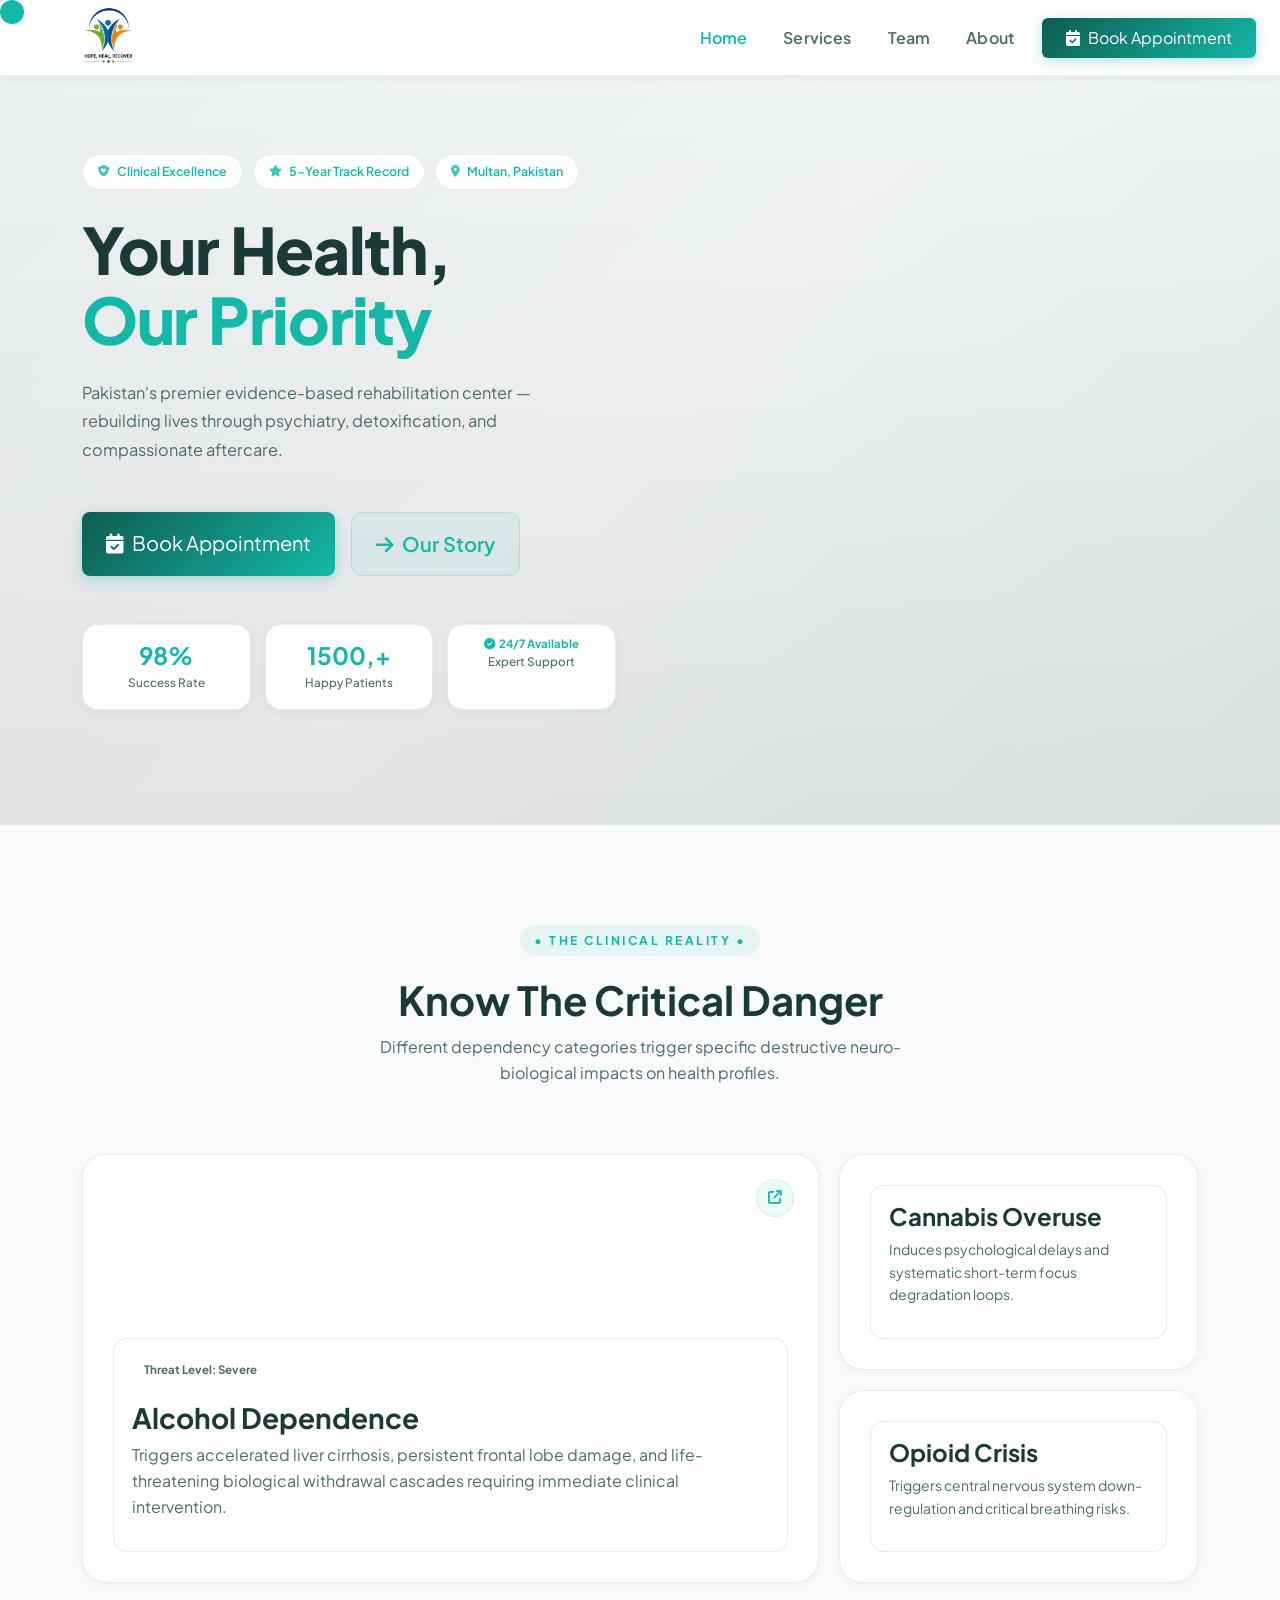
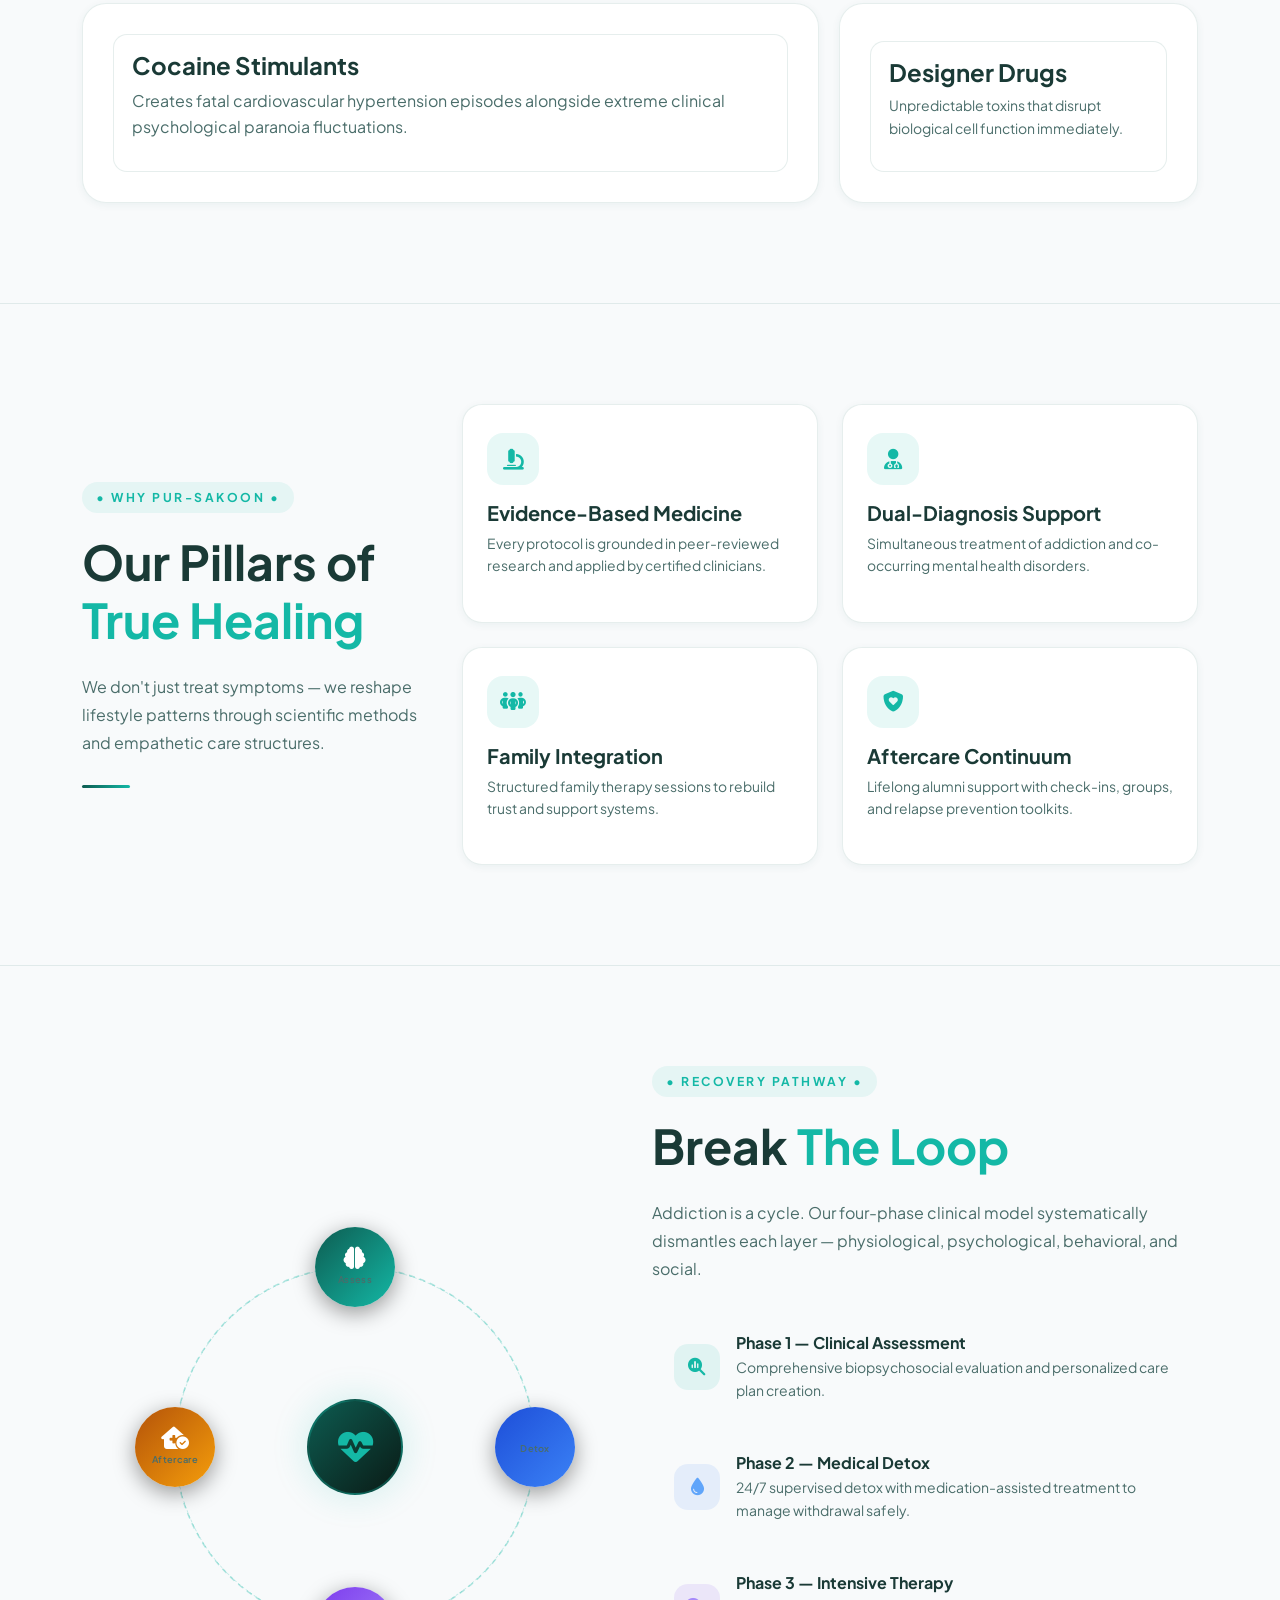
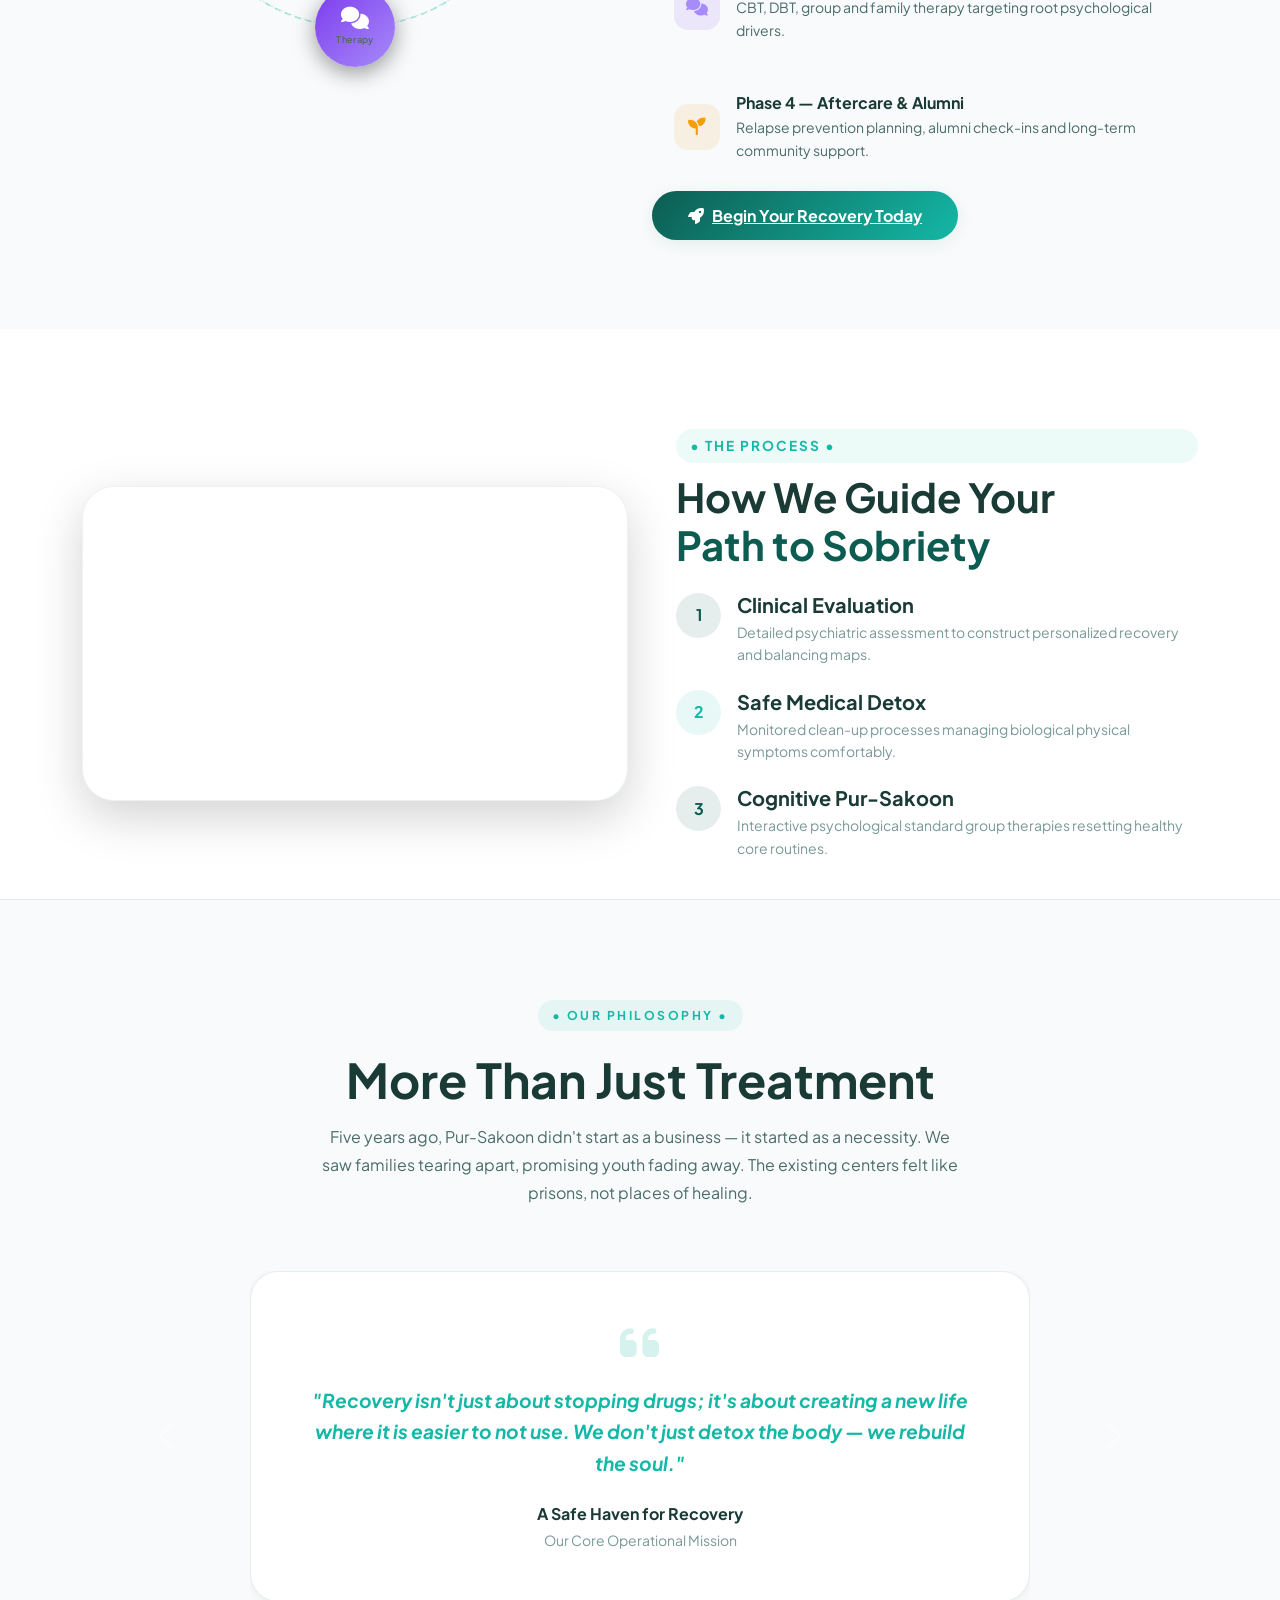
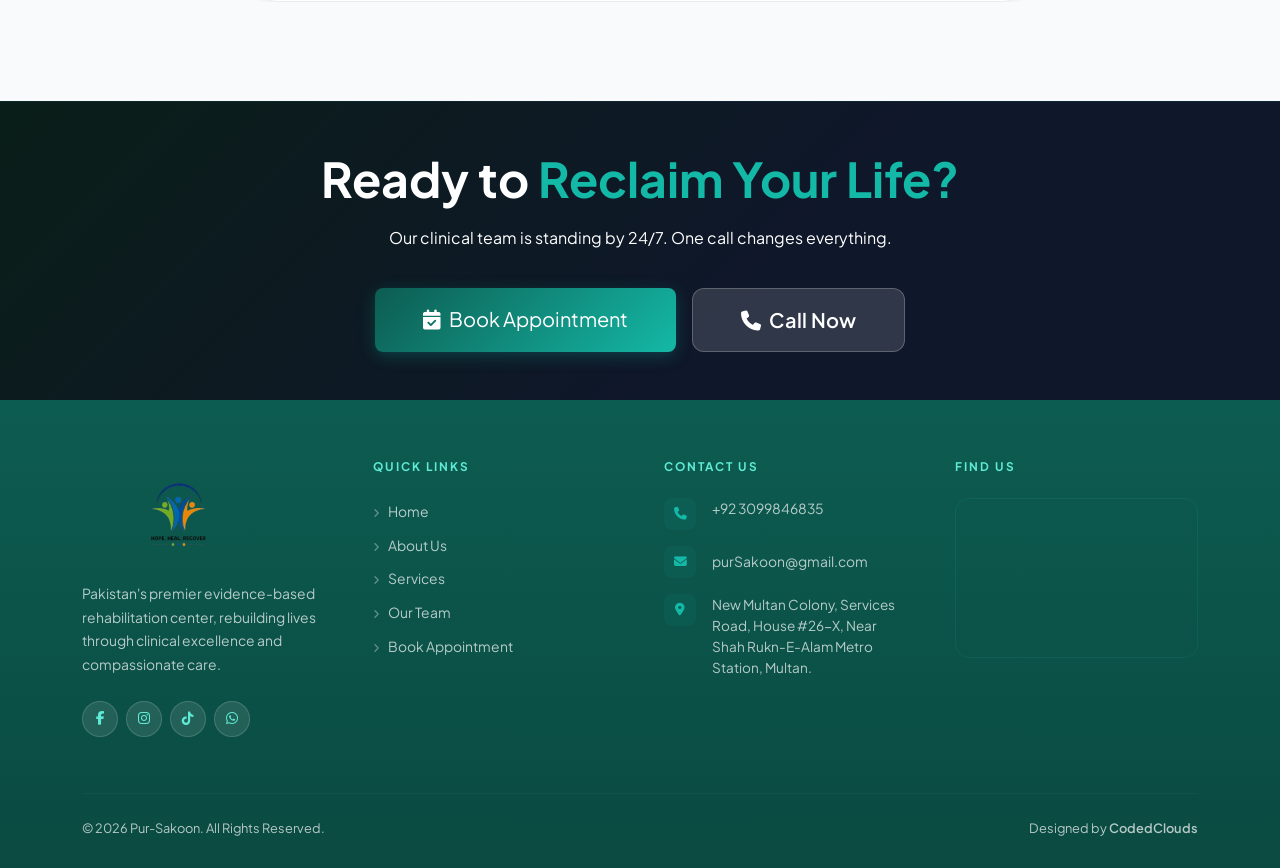
==== commit 97575e36: "Add files via upload" ====
--- a/index.html
+++ b/index.html
@@ -675,7 +675,7 @@
                 <div class="video-wrapper position-relative p-2 shadow-lg" style="background: #ffffff; border-radius: 32px; border: 1px solid rgba(13, 92, 81, 0.08);">
                     <div class="ratio ratio-16x9 overflow-hidden position-relative" style="border-radius: 24px;">
                         
-                        <video id="purSakoonVideo" src="https://res.cloudinary.com/k1o9wbqo/video/upload/v1783240561/VDO_n3jxfx.mp4" style="width: 100%; height: 100%; object-fit: cover;"></video>
+                       <video id="purSakoonVideo" src="https://res.cloudinary.com/k1o9wbqo/video/upload/v1783240561/VDO_n3jxfx.mp4" autoplay muted playsinline loop></video>
                         
                         <div id="videoOverlay" class="position-absolute top-0 start-0 w-100 height-100 d-flex align-items-center justify-content-center" style="background: rgba(0, 0, 0, 0.25); cursor: pointer; transition: all 0.4s ease; width: 100%; height: 100%; z-index: 3;">
                             
@@ -743,6 +743,9 @@
     background-color: var(--primary-color, #0d5c51) !important;
     color: #ffffff !important;
 }
+#videoOverlay {
+    display: none !important;
+}
 
 /* Center the pause icon properly */
 .fa-pause {
@@ -762,6 +765,15 @@
 const playIcon = overlay.querySelector('.fa-play');
 
 let isVideoPlaying = false;
+window.addEventListener("load", () => {
+    video.muted = true; // autoplay ke liye zaroori
+    video.play().then(() => {
+        isVideoPlaying = true;
+        overlay.style.display = "none";
+    }).catch((err) => {
+        console.log("Autoplay blocked:", err);
+    });
+});
 
 function toggleVideoPlayback() {
     if (video.paused) {
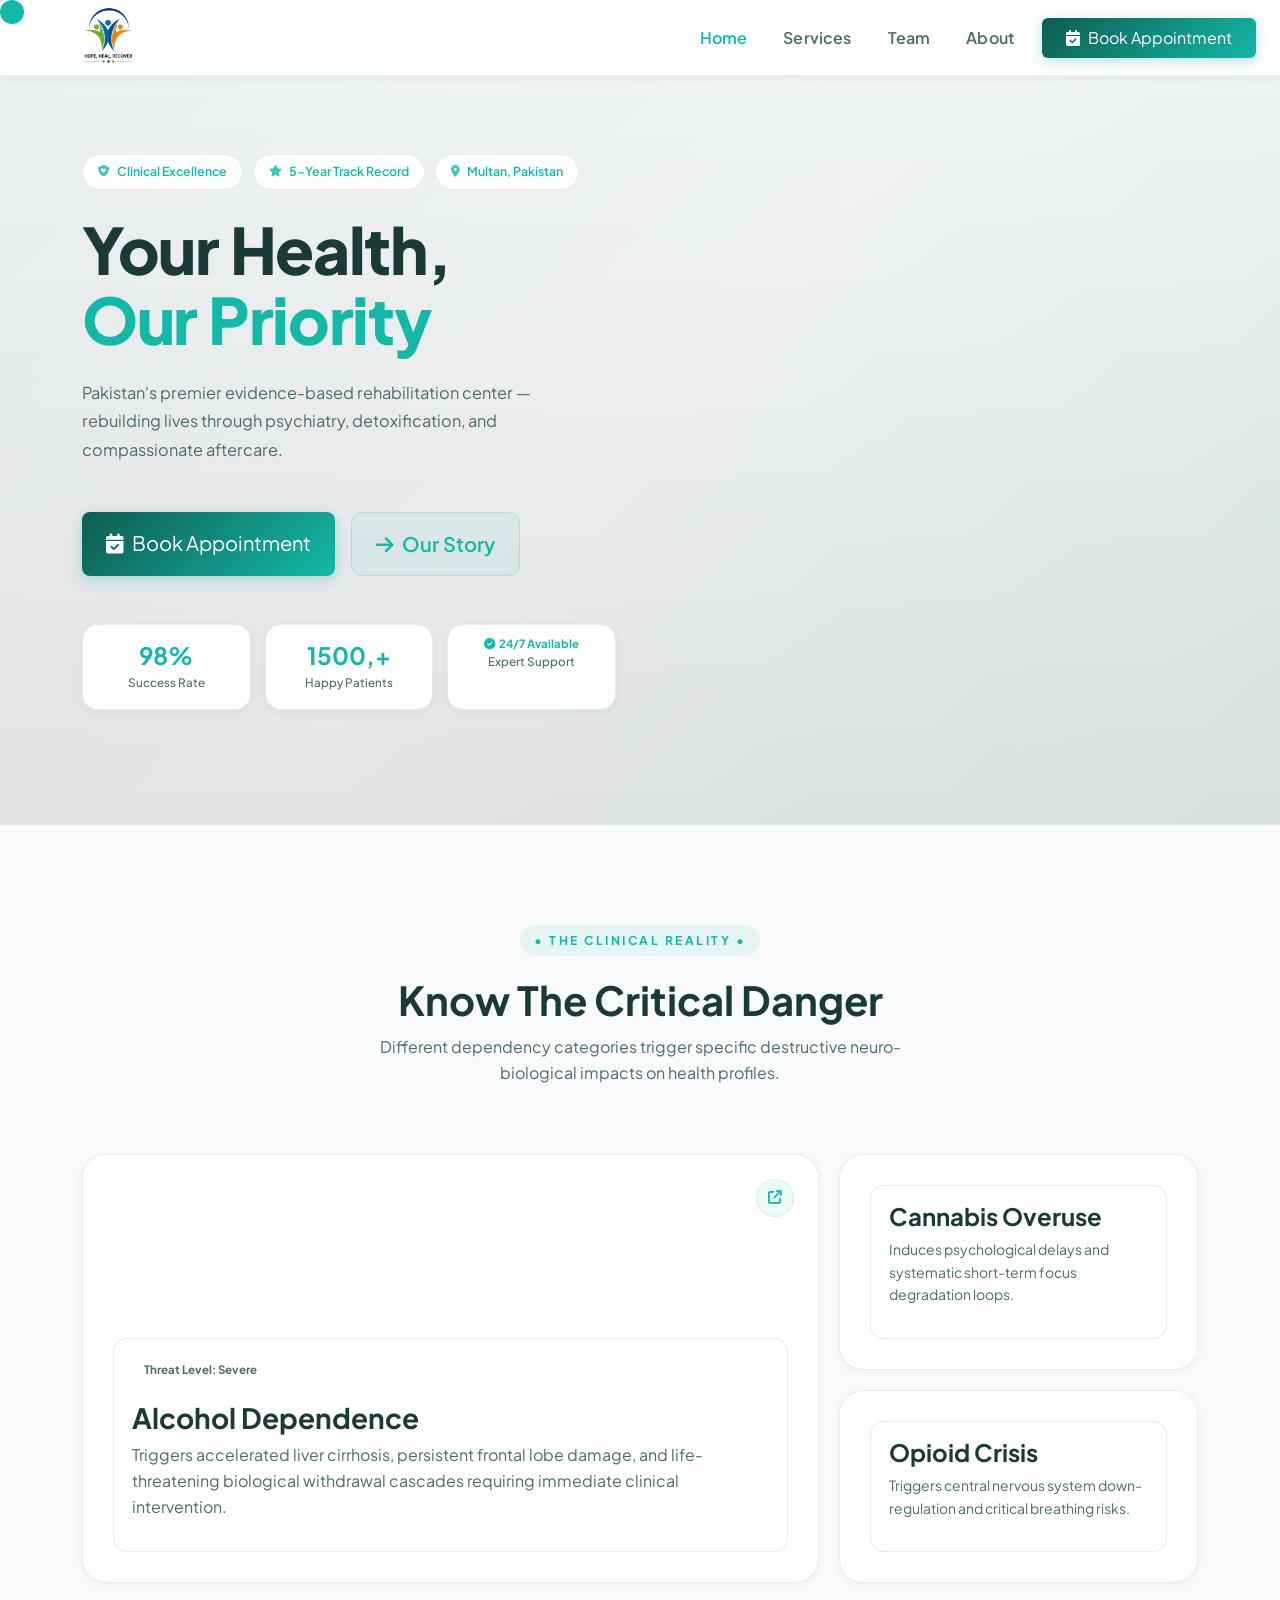
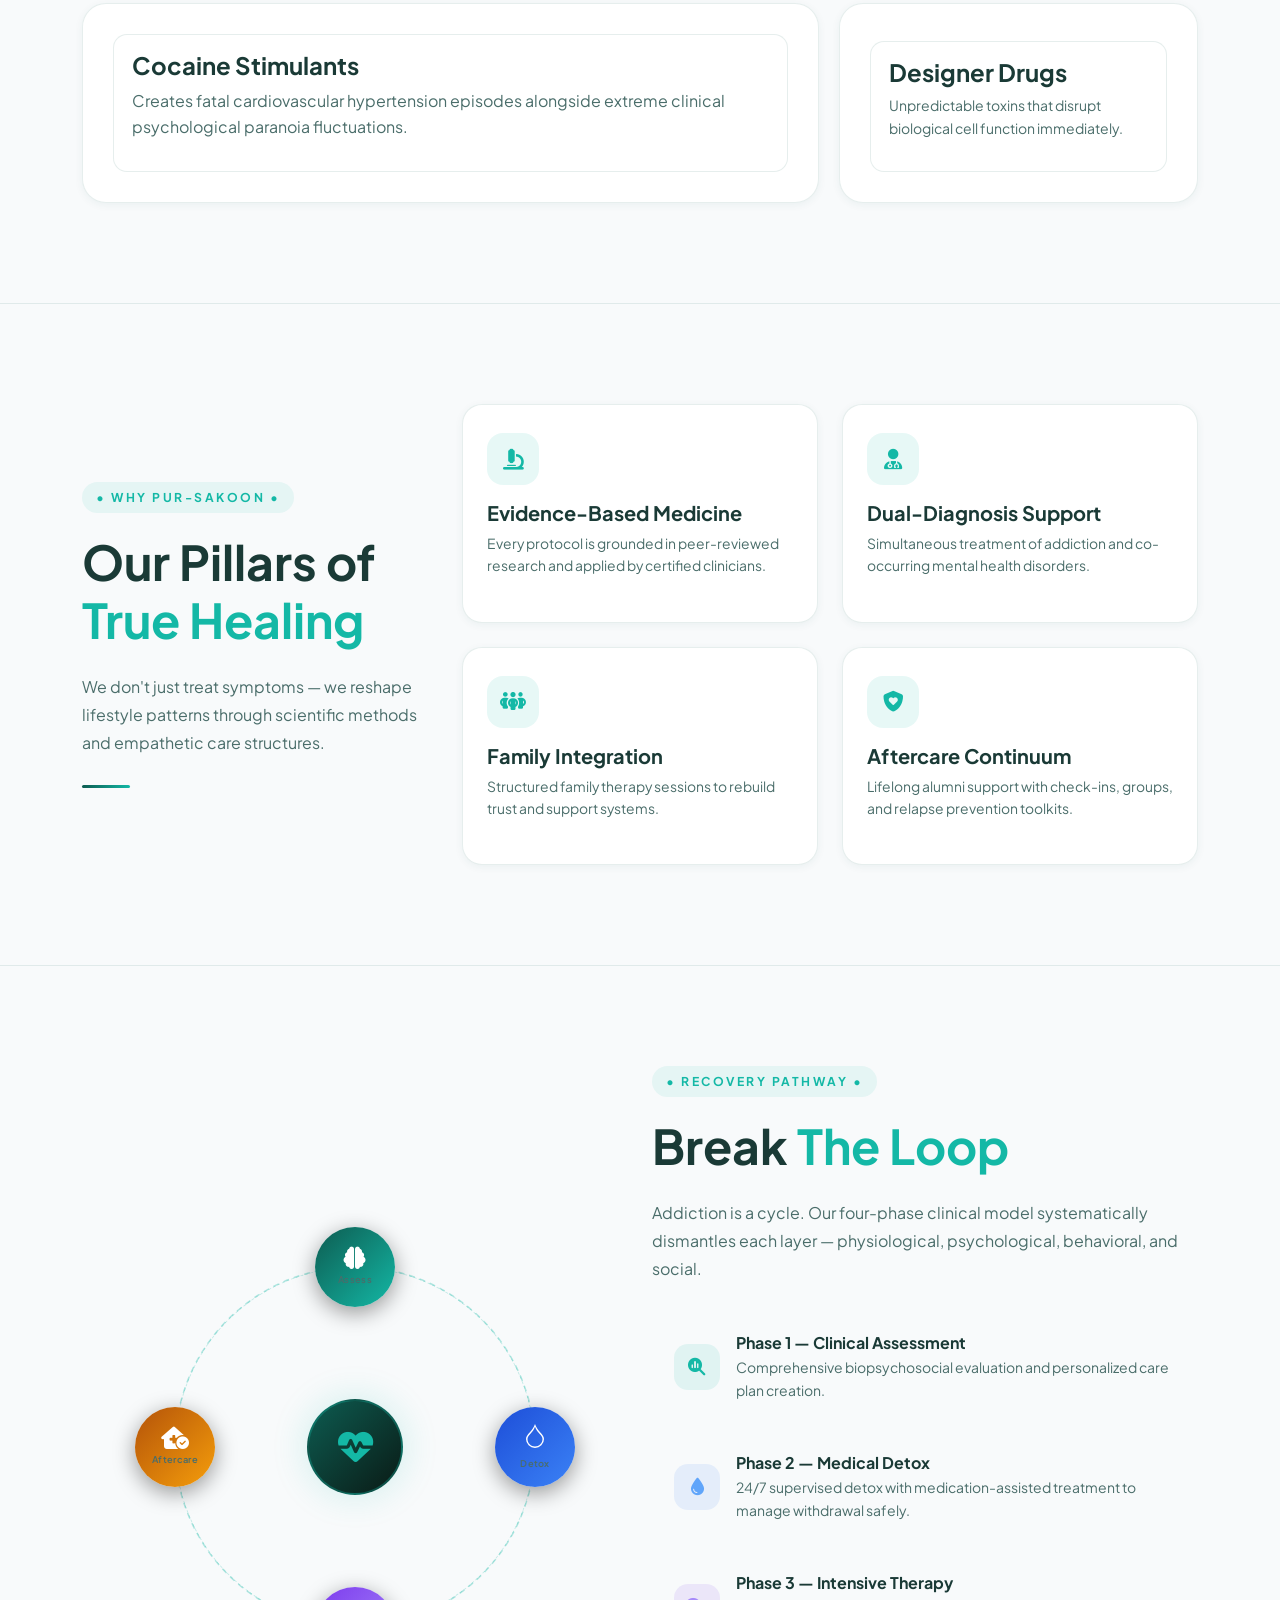
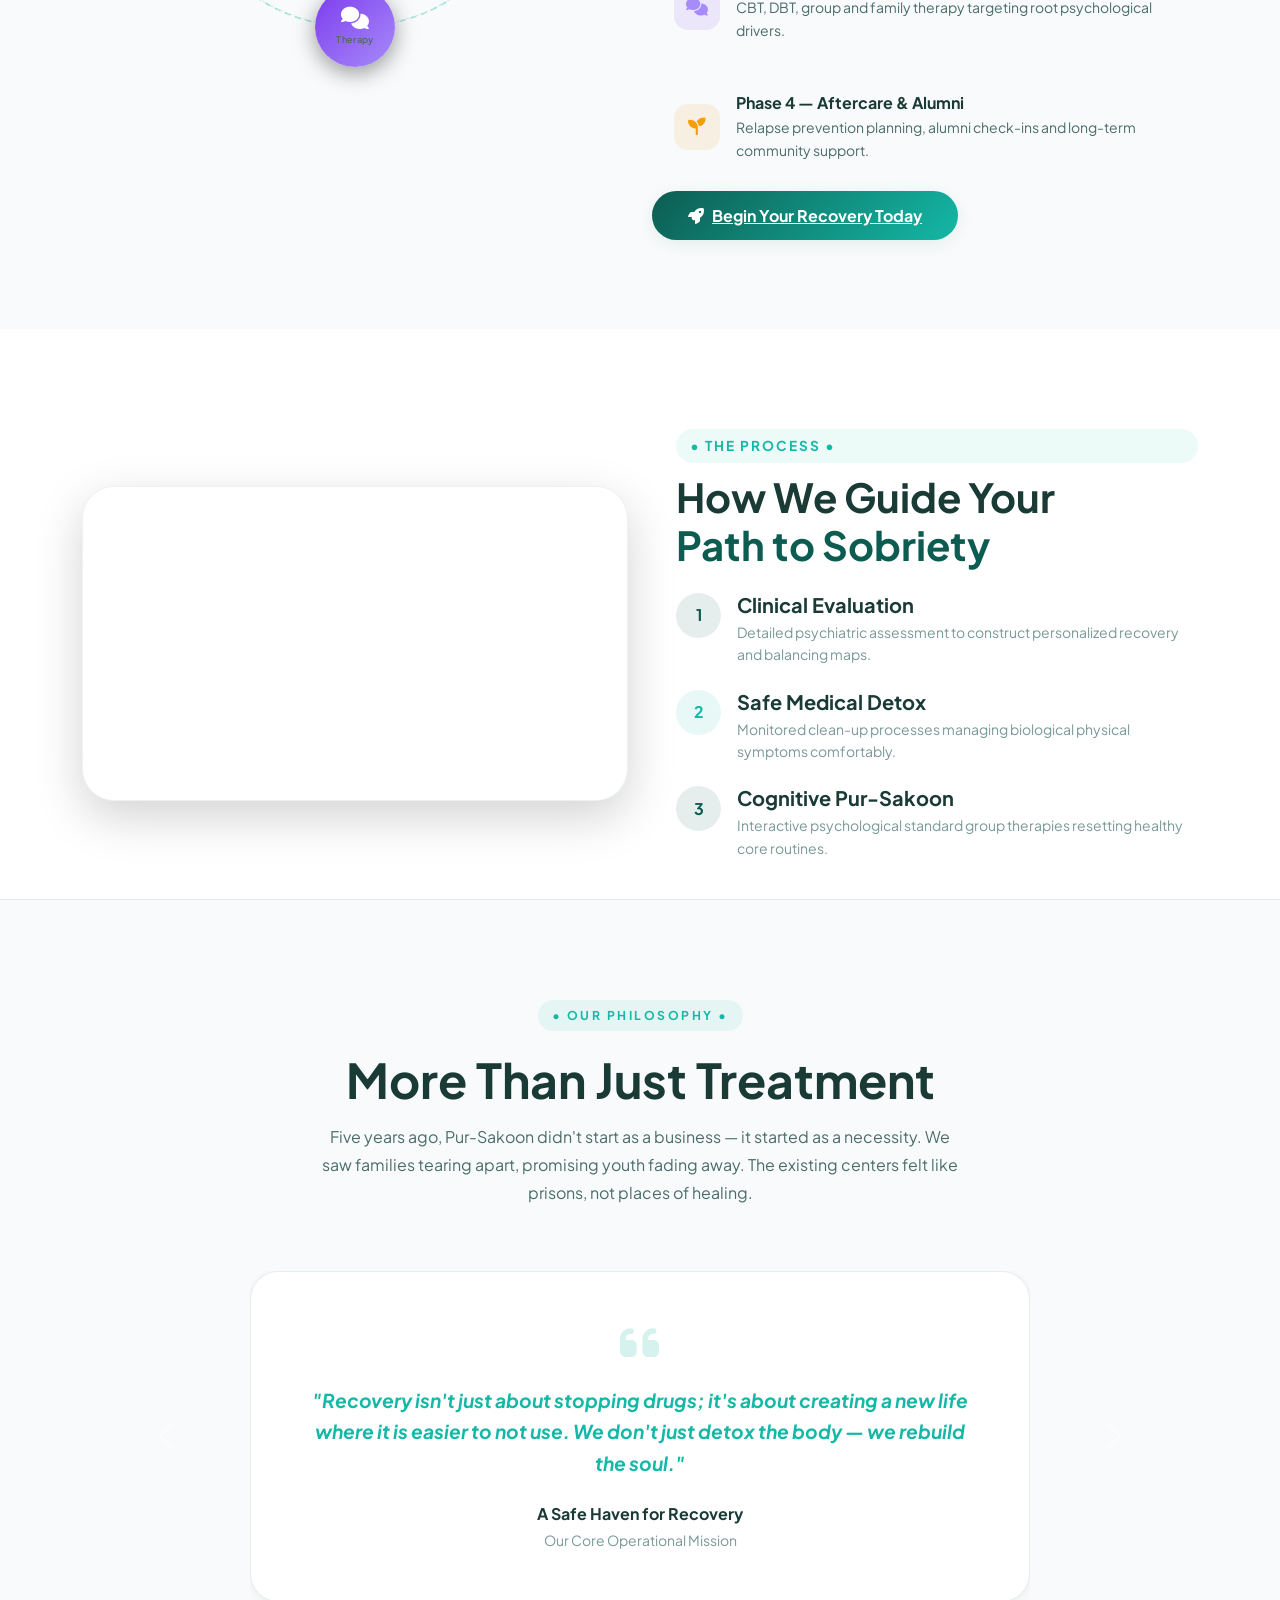
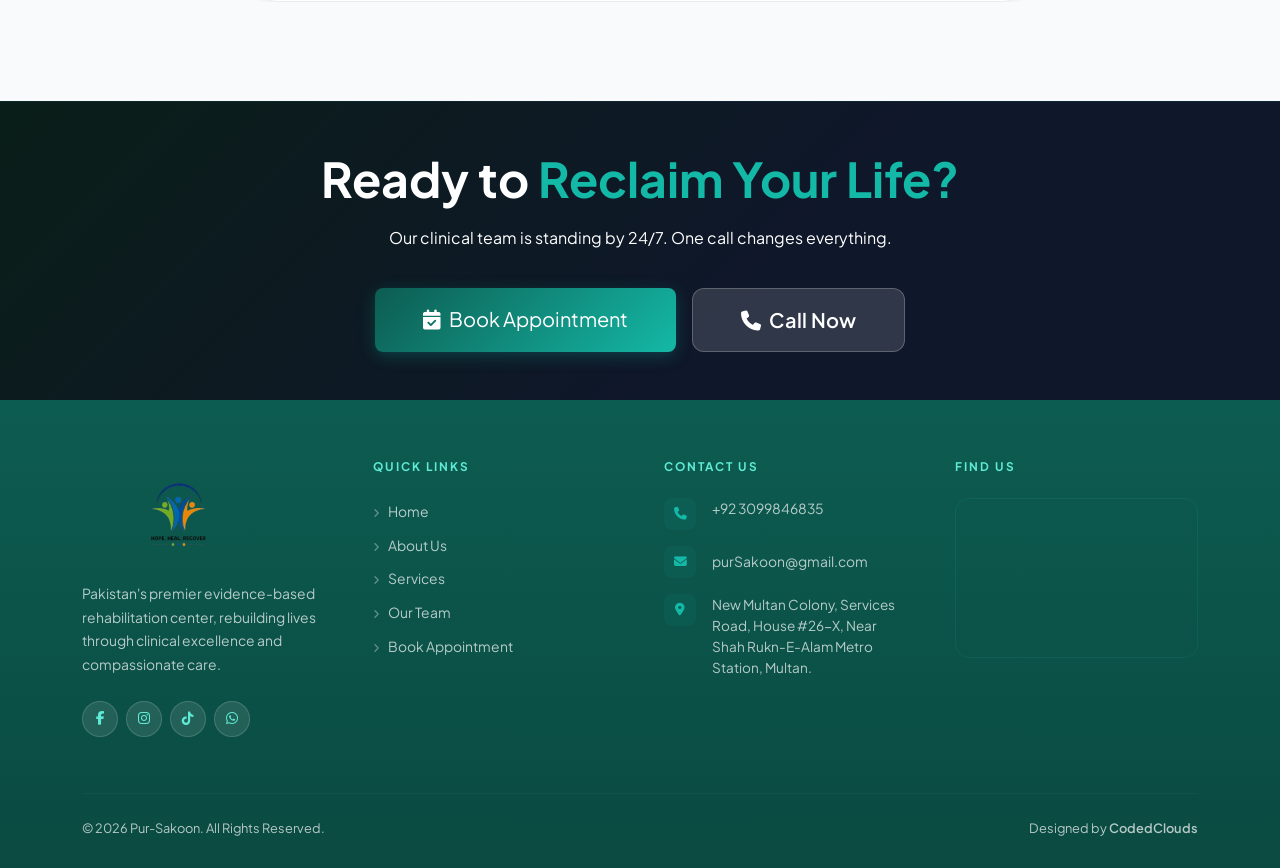
==== commit eba85da3: "Fix: Updated detox icon in frontend loop" ====
--- a/index.html
+++ b/index.html
@@ -615,7 +615,12 @@
           </div>
           <div class="orbit-track">
             <div class="orbit-node node-1"><i class="fa-solid fa-brain"></i><span class="node-label">Assess</span></div>
-            <div class="orbit-node node-2"><i class="fa-solid fa-vial-medical"></i><span class="node-label">Detox</span></div>
+            <div class="orbit-node node-2">
+    <svg xmlns="http://www.w3.org/2000/svg" width="24" height="24" fill="currentColor" viewBox="0 0 16 16" style="margin-bottom: 5px; display: inline-block; color: white;">
+        <path fill-rule="evenodd" d="M8 16a6 6 0 0 0 6-6c0-1.655-1.122-2.904-2.432-4.362C10.254 4.176 8.75 2.503 8 0c-.75 2.503-2.254 4.176-3.568 5.638C3.122 7.096 2 8.345 2 10a6 6 0 0 0 6 6m0-1c-2.761 0-5-2.239-5-5 0-1.042.723-2.029 1.832-3.262C5.973 5.49 7.234 4.093 8 1.871c.766 2.222 2.027 3.62 3.168 4.867C12.277 7.97 13 8.958 13 10c0 2.761-2.239 5-5 5"/>
+    </svg>
+    <span class="node-label">Detox</span>
+</div>
             <div class="orbit-node node-3"><i class="fa-solid fa-comments"></i><span class="node-label">Therapy</span></div>
             <div class="orbit-node node-4"><i class="fa-solid fa-house-medical-circle-check"></i><span class="node-label">Aftercare</span></div>
           </div>
